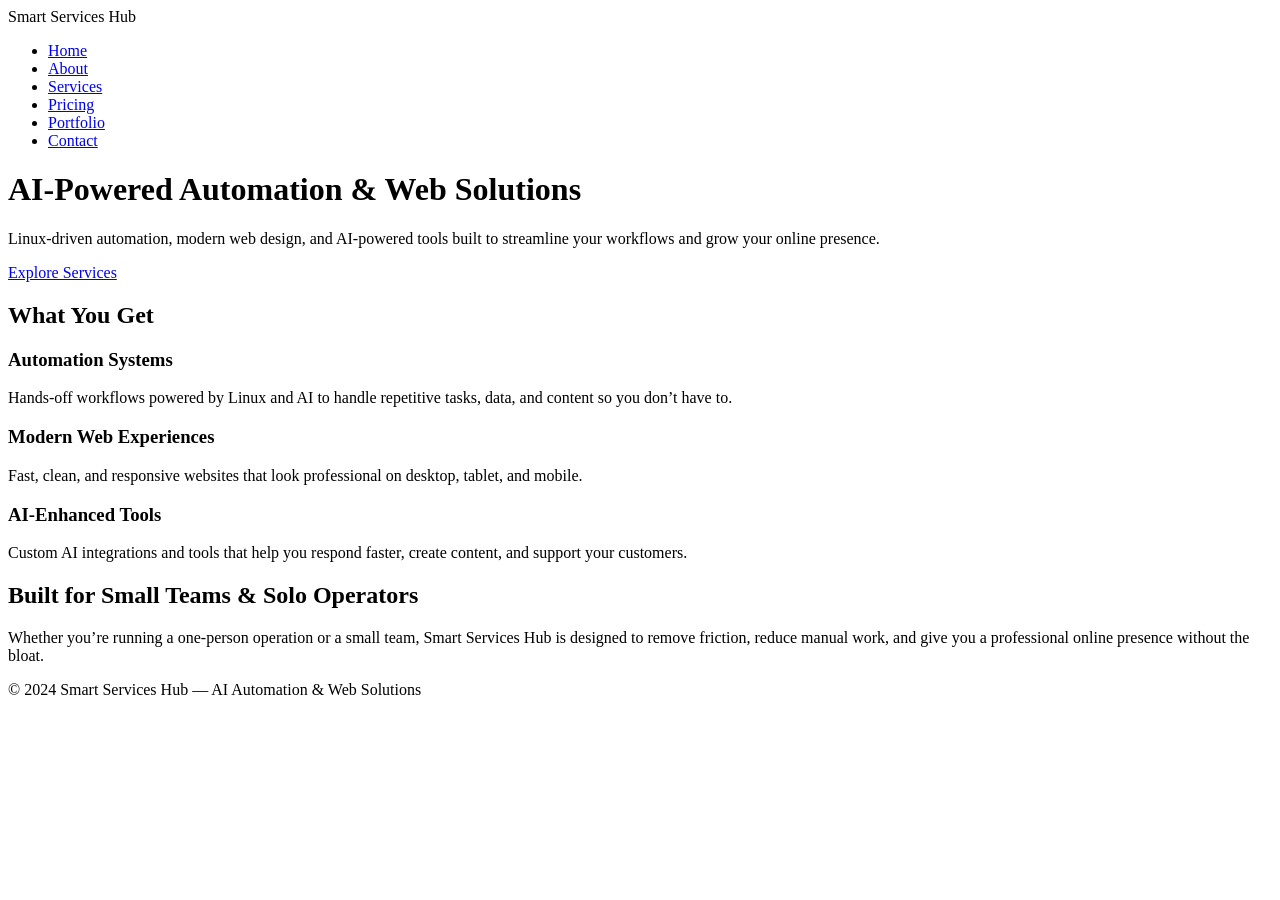
==== index.html @ 72cb4ea2 "Enhance index.html with SEO and Open Graph metadata Added SEO and Open Graph meta tags for better vi" ====
<!DOCTYPE html>
<html lang="en">
<head>
    <meta charset="UTF-8">
    <meta name="viewport" content="width=device-width, initial-scale=1.0">
    <title>Smart Services Hub | AI Automation & Web Solutions</title>

    <!-- SEO -->
    <meta name="description" content="AI-powered automation, Linux-driven workflows, and modern web design built for small teams and solo operators.">

    <!-- Open Graph -->
    <meta property="og:title" content="Smart Services Hub">
    <meta property="og:description" content="AI-powered automation and modern web solutions built for real-world efficiency.">
    <meta property="og:type" content="website">
    <meta property="og:url" content="https://ryanh4966-droid.github.io/apexsmartmoneyapp/">

    <!-- Favicon -->
    <link rel="icon" href="data:image/svg+xml,<svg xmlns='http://www.w3.org/2000/svg' viewBox='0 0 100 100'><text y='.9em' font-size='90'>⚙️</text></svg>'>

    <link rel="stylesheet" href="style.css">
</head>
<body>

<nav class="top-nav">
    <div class="logo">Smart Services Hub</div>
    <ul>
        <li><a href="index.html">Home</a></li>
        <li><a href="about.html">About</a></li>
        <li><a href="services.html">Services</a></li>
        <li><a href="pricing.html">Pricing</a></li>
        <li><a href="portfolio.html">Portfolio</a></li>
        <li><a href="contact.html">Contact</a></li>
    </ul>
</nav>

<div class="page">
    <header class="hero">
        <h1>AI‑Powered Automation & Web Solutions</h1>
        <p>Linux‑driven automation, modern web design, and AI‑powered tools built to streamline your workflows and grow your online presence.</p>
        <a href="services.html" class="cta-btn">Explore Services</a>
    </header>

    <section class="section">
        <h2>What You Get</h2>
        <div class="grid grid-3">
            <div class="card">
                <h3>Automation Systems</h3>
                <p>Hands‑off workflows powered by Linux and AI to handle repetitive tasks, data, and content so you don’t have to.</p>
            </div>
            <div class="card">
                <h3>Modern Web Experiences</h3>
                <p>Fast, clean, and responsive websites that look professional on desktop, tablet, and mobile.</p>
            </div>
            <div class="card">
                <h3>AI‑Enhanced Tools</h3>
                <p>Custom AI integrations and tools that help you respond faster, create content, and support your customers.</p>
            </div>
        </div>
    </section>

    <section class="section">
        <h2>Built for Small Teams & Solo Operators</h2>
        <p>Whether you’re running a one‑person operation or a small team, Smart Services Hub is designed to remove friction, reduce manual work, and give you a professional online presence without the bloat.</p>
    </section>
</div>

<footer class="footer">
    <p>© 2024 Smart Services Hub — AI Automation & Web Solutions</p>
</footer>

</body>
</html>
---- style.css ----
* {
    box-sizing: border-box;
    margin: 0;
    padding: 0;
}

body {
    font-family: system-ui, -apple-system, BlinkMacSystemFont, "Segoe UI", sans-serif;
    background: #050816;
    color: #e5e7eb;
    line-height: 1.6;
}

a {
    color: inherit;
    text-decoration: none;
}

header {
    display: flex;
    justify-content: space-between;
    align-items: center;
    padding: 16px 32px;
    background: rgba(15, 23, 42, 0.95);
    border-bottom: 1px solid rgba(148, 163, 184, 0.3);
    position: sticky;
    top: 0;
    z-index: 10;
}

.logo {
    font-weight: 700;
    letter-spacing: 0.04em;
    font-size: 1rem;
    text-transform: uppercase;
    color: #a5b4fc;
}

nav a {
    margin-left: 16px;
    font-size: 0.95rem;
    padding: 6px 10px;
    border-radius: 999px;
    transition: background 0.2s, color 0.2s;
}

nav a:hover {
    background: rgba(129, 140, 248, 0.15);
}

nav a.active {
    background: #4f46e5;
    color: #e5e7eb;
}

main {
    max-width: 1100px;
    margin: 32px auto 48px;
    padding: 0 16px;
}

.hero {
    padding: 48px 0 40px;
}

.hero h1 {
    font-size: 2.4rem;
    margin-bottom: 12px;
    color: #e5e7eb;
}

.hero p {
    max-width: 560px;
    color: #9ca3af;
    margin-bottom: 24px;
}

.btn {
    display: inline-block;
    padding: 10px 18px;
    border-radius: 999px;
    font-size: 0.95rem;
    border: 1px solid transparent;
    cursor: pointer;
    transition: background 0.2s, color 0.2s, border-color 0.2s;
}

.btn.primary {
    background: #4f46e5;
    color: #e5e7eb;
    border-color: #4f46e5;
    margin-right: 8px;
}

.btn.primary:hover {
    background: #6366f1;
    border-color: #6366f1;
}

.btn.ghost {
    background: transparent;
    color: #e5e7eb;
    border-color: rgba(148, 163, 184, 0.6);
}

.btn.ghost:hover {
    background: rgba(148, 163, 184, 0.15);
}

.grid {
    display: grid;
    gap: 20px;
    margin-top: 32px;
}

.grid.two {
    grid-template-columns: repeat(auto-fit, minmax(260px, 1fr));
}

.grid.three {
    grid-template-columns: repeat(auto-fit, minmax(220px, 1fr));
}

.card {
    background: rgba(15, 23, 42, 0.9);
    border-radius: 16px;
    padding: 18px 18px 20px;
    border: 1px solid rgba(148, 163, 184, 0.35);
}

.card h2 {
    font-size: 1.1rem;
    margin-bottom: 8px;
    color: #e5e7eb;
}

.card p {
    font-size: 0.95rem;
    color: #9ca3af;
}

.page-header {
    margin-bottom: 24px;
}

.page-header h1 {
    font-size: 1.8rem;
    margin-bottom: 8px;
}

.page-header p {
    color: #9ca3af;
    max-width: 600px;
}

.single-column {
    max-width: 700px;
}

.single-column p {
    margin-bottom: 12px;
    color: #d1d5db;
}

.single-column ul {
    margin-left: 18px;
    margin-top: 4px;
}

.single-column li {
    margin-bottom: 6px;
    color: #9ca3af;
}

.pricing-grid .card {
    text-align: left;
}

.pricing-grid .card.featured {
    border-color: #4f46e5;
    box-shadow: 0 0 0 1px rgba(79, 70, 229, 0.4);
}

.price {
    font-size: 1.3rem;
    margin: 6px 0 10px;
    color: #a5b4fc;
}

.pricing-grid ul {
    list-style: none;
}

.pricing-grid li::before {
    content: "• ";
    color: #4f46e5;
}

.contact-form {
    display: grid;
    gap: 14px;
    max-width: 520px;
}

.contact-form label {
    display: grid;
    gap: 6px;
    font-size: 0.9rem;
    color: #e5e7eb;
}

.contact-form input,
.contact-form textarea {
    padding: 8px 10px;
    border-radius: 10px;
    border: 1px solid rgba(148, 163, 184, 0.6);
    background: rgba(15, 23, 42, 0.8);
    color: #e5e7eb;
    font: inherit;
}

.contact-form input::placeholder,
.contact-form textarea::placeholder {
    color: #6b7280;
}

.contact-form button {
    margin-top: 6px;
}

.note {
    margin-top: 10px;
    font-size: 0.85rem;
    color: #9ca3af;
}

footer {
    text-align: center;
    padding: 16px;
    border-top: 1px solid rgba(148, 163, 184, 0.3);
    color: #6b7280;
    font-size: 0.85rem;
    margin-top: 32px;
}
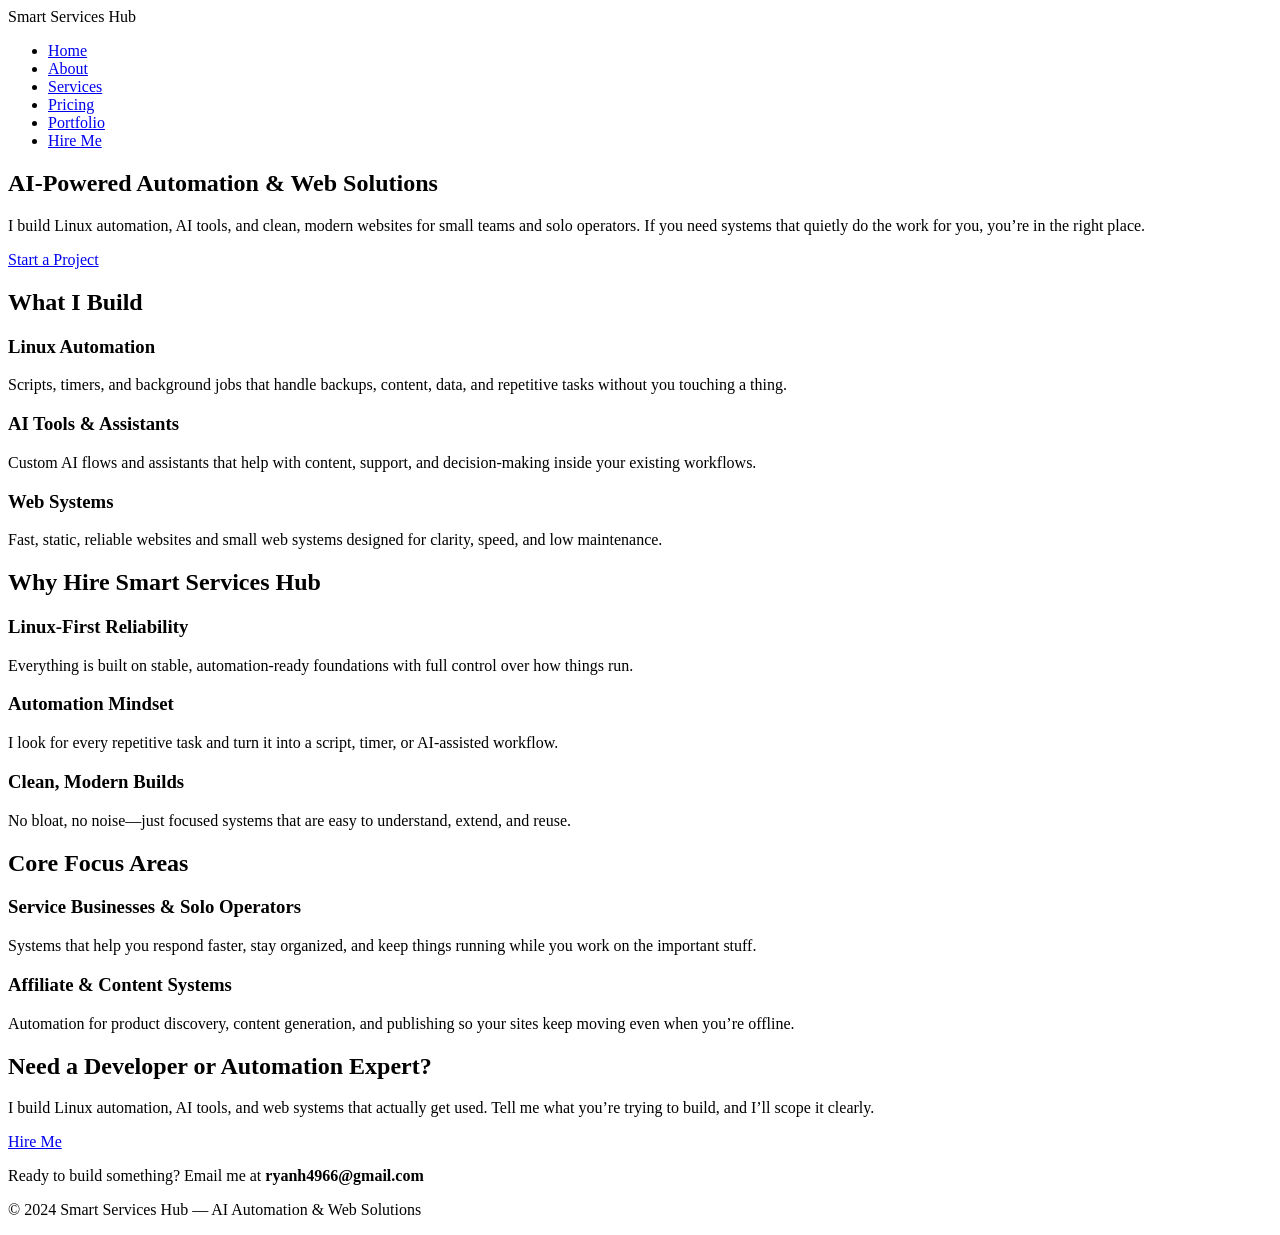
==== commit 36c4d9c2: "Update SEO metadata and improve content clarity" ====
--- a/index.html
+++ b/index.html
@@ -3,16 +3,17 @@
 <head>
     <meta charset="UTF-8">
     <meta name="viewport" content="width=device-width, initial-scale=1.0">
-    <title>Smart Services Hub | AI Automation & Web Solutions</title>
+    <title>Smart Services Hub | AI-Powered Automation & Web Solutions</title>
 
     <!-- SEO -->
-    <meta name="description" content="AI-powered automation, Linux-driven workflows, and modern web design built for small teams and solo operators.">
+    <meta name="description" content="Smart Services Hub builds AI-powered automation, Linux systems, and modern web solutions for small teams and solo operators.">
+    <meta name="keywords" content="Linux developer, automation developer, AI tools developer, web developer, scripting, automation services, Linux automation, AI workflows, website builder">
 
     <!-- Open Graph -->
-    <meta property="og:title" content="Smart Services Hub">
-    <meta property="og:description" content="AI-powered automation and modern web solutions built for real-world efficiency.">
+    <meta property="og:title" content="Smart Services Hub | AI-Powered Automation & Web Solutions">
+    <meta property="og:description" content="Hire a Linux automation developer, AI tools builder, and web developer for clean, efficient systems.">
     <meta property="og:type" content="website">
-    <meta property="og:url" content="https://ryanh4966-droid.github.io/apexsmartmoneyapp/">
+    <meta property="og:url" content="https://ryanh4966-droid.github.io/apexsmartmoneyapp/index.html">
 
     <!-- Favicon -->
     <link rel="icon" href="data:image/svg+xml,<svg xmlns='http://www.w3.org/2000/svg' viewBox='0 0 100 100'><text y='.9em' font-size='90'>⚙️</text></svg>'>
@@ -29,42 +30,78 @@
         <li><a href="services.html">Services</a></li>
         <li><a href="pricing.html">Pricing</a></li>
         <li><a href="portfolio.html">Portfolio</a></li>
-        <li><a href="contact.html">Contact</a></li>
+        <li><a href="contact.html" class="hire-btn">Hire Me</a></li>
     </ul>
 </nav>
 
 <div class="page">
-    <header class="hero">
-        <h1>AI‑Powered Automation & Web Solutions</h1>
-        <p>Linux‑driven automation, modern web design, and AI‑powered tools built to streamline your workflows and grow your online presence.</p>
-        <a href="services.html" class="cta-btn">Explore Services</a>
-    </header>
+
+    <section class="hero">
+        <h1>AI-Powered Automation & Web Solutions</h1>
+        <p>I build Linux automation, AI tools, and clean, modern websites for small teams and solo operators. If you need systems that quietly do the work for you, you’re in the right place.</p>
+        <a href="contact.html" class="cta-btn">Start a Project</a>
+    </section>
 
     <section class="section">
-        <h2>What You Get</h2>
+        <h2>What I Build</h2>
         <div class="grid grid-3">
             <div class="card">
-                <h3>Automation Systems</h3>
-                <p>Hands‑off workflows powered by Linux and AI to handle repetitive tasks, data, and content so you don’t have to.</p>
+                <h3>Linux Automation</h3>
+                <p>Scripts, timers, and background jobs that handle backups, content, data, and repetitive tasks without you touching a thing.</p>
             </div>
             <div class="card">
-                <h3>Modern Web Experiences</h3>
-                <p>Fast, clean, and responsive websites that look professional on desktop, tablet, and mobile.</p>
+                <h3>AI Tools & Assistants</h3>
+                <p>Custom AI flows and assistants that help with content, support, and decision-making inside your existing workflows.</p>
             </div>
             <div class="card">
-                <h3>AI‑Enhanced Tools</h3>
-                <p>Custom AI integrations and tools that help you respond faster, create content, and support your customers.</p>
+                <h3>Web Systems</h3>
+                <p>Fast, static, reliable websites and small web systems designed for clarity, speed, and low maintenance.</p>
             </div>
         </div>
     </section>
 
     <section class="section">
-        <h2>Built for Small Teams & Solo Operators</h2>
-        <p>Whether you’re running a one‑person operation or a small team, Smart Services Hub is designed to remove friction, reduce manual work, and give you a professional online presence without the bloat.</p>
+        <h2>Why Hire Smart Services Hub</h2>
+        <div class="grid grid-3">
+            <div class="card">
+                <h3>Linux-First Reliability</h3>
+                <p>Everything is built on stable, automation-ready foundations with full control over how things run.</p>
+            </div>
+            <div class="card">
+                <h3>Automation Mindset</h3>
+                <p>I look for every repetitive task and turn it into a script, timer, or AI-assisted workflow.</p>
+            </div>
+            <div class="card">
+                <h3>Clean, Modern Builds</h3>
+                <p>No bloat, no noise—just focused systems that are easy to understand, extend, and reuse.</p>
+            </div>
+        </div>
     </section>
+
+    <section class="section">
+        <h2>Core Focus Areas</h2>
+        <div class="grid grid-2">
+            <div class="card">
+                <h3>Service Businesses & Solo Operators</h3>
+                <p>Systems that help you respond faster, stay organized, and keep things running while you work on the important stuff.</p>
+            </div>
+            <div class="card">
+                <h3>Affiliate & Content Systems</h3>
+                <p>Automation for product discovery, content generation, and publishing so your sites keep moving even when you’re offline.</p>
+            </div>
+        </div>
+    </section>
+
+    <section class="section cta-section">
+        <h2>Need a Developer or Automation Expert?</h2>
+        <p>I build Linux automation, AI tools, and web systems that actually get used. Tell me what you’re trying to build, and I’ll scope it clearly.</p>
+        <a href="contact.html" class="cta-btn">Hire Me</a>
+    </section>
+
 </div>
 
 <footer class="footer">
+    <p>Ready to build something? Email me at <strong>ryanh4966@gmail.com</strong></p>
     <p>© 2024 Smart Services Hub — AI Automation & Web Solutions</p>
 </footer>
 
--- a/style.css
+++ b/style.css
@@ -1,244 +1,252 @@
+/* Global Reset */
 * {
-    box-sizing: border-box;
     margin: 0;
     padding: 0;
-}
-
+    box-sizing: border-box;
+}
+
+:root {
+    --bg-main: #050509;
+    --bg-elevated: #0b0c12;
+    --bg-soft: #111321;
+    --accent-primary: #00eaff;
+    --accent-secondary: #9b5cff;
+    --text-main: #f5f5f7;
+    --text-muted: #a0a3b5;
+    --border-subtle: #1b1d2a;
+}
+
+/* Body */
 body {
+    background: radial-gradient(circle at top, #101326 0, #050509 55%);
+    color: var(--text-main);
     font-family: system-ui, -apple-system, BlinkMacSystemFont, "Segoe UI", sans-serif;
-    background: #050816;
-    color: #e5e7eb;
     line-height: 1.6;
 }
 
-a {
-    color: inherit;
-    text-decoration: none;
-}
-
-header {
+/* Navigation */
+.top-nav {
     display: flex;
     justify-content: space-between;
     align-items: center;
-    padding: 16px 32px;
-    background: rgba(15, 23, 42, 0.95);
-    border-bottom: 1px solid rgba(148, 163, 184, 0.3);
+    padding: 18px 24px;
+    background: rgba(5, 5, 9, 0.96);
+    border-bottom: 1px solid var(--border-subtle);
+    backdrop-filter: blur(10px);
     position: sticky;
     top: 0;
-    z-index: 10;
-}
-
-.logo {
-    font-weight: 700;
+    z-index: 20;
+}
+
+.top-nav .logo {
+    font-size: 1.3rem;
+    font-weight: 700;
+    color: var(--accent-primary);
     letter-spacing: 0.04em;
-    font-size: 1rem;
-    text-transform: uppercase;
-    color: #a5b4fc;
-}
-
-nav a {
-    margin-left: 16px;
+}
+
+.top-nav ul {
+    list-style: none;
+    display: flex;
+    gap: 18px;
+}
+
+.top-nav a {
+    color: var(--text-main);
+    text-decoration: none;
+    font-weight: 500;
     font-size: 0.95rem;
-    padding: 6px 10px;
+    padding: 6px 0;
+}
+
+.top-nav a:hover {
+    color: var(--accent-primary);
+}
+
+/* Hire Me Button */
+.hire-btn {
+    background: linear-gradient(135deg, var(--accent-primary), var(--accent-secondary));
+    padding: 8px 16px;
     border-radius: 999px;
-    transition: background 0.2s, color 0.2s;
-}
-
-nav a:hover {
-    background: rgba(129, 140, 248, 0.15);
-}
-
-nav a.active {
-    background: #4f46e5;
-    color: #e5e7eb;
-}
-
-main {
+    color: #050509 !important;
+    font-weight: 700;
+    box-shadow: 0 0 18px rgba(0, 234, 255, 0.35);
+}
+
+.hire-btn:hover {
+    filter: brightness(1.05);
+}
+
+/* Page Layout */
+.page {
     max-width: 1100px;
-    margin: 32px auto 48px;
-    padding: 0 16px;
-}
-
+    margin: 0 auto;
+    padding: 40px 20px 60px;
+}
+
+/* Hero Section */
 .hero {
-    padding: 48px 0 40px;
+    text-align: center;
+    padding: 70px 20px 40px;
 }
 
 .hero h1 {
-    font-size: 2.4rem;
-    margin-bottom: 12px;
-    color: #e5e7eb;
+    font-size: 2.5rem;
+    margin-bottom: 18px;
 }
 
 .hero p {
-    max-width: 560px;
-    color: #9ca3af;
-    margin-bottom: 24px;
-}
-
-.btn {
+    max-width: 650px;
+    margin: 0 auto;
+    color: var(--text-muted);
+}
+
+/* CTA Button */
+.cta-btn {
     display: inline-block;
-    padding: 10px 18px;
+    margin-top: 24px;
+    background: linear-gradient(135deg, var(--accent-primary), var(--accent-secondary));
+    color: #050509;
+    padding: 12px 22px;
     border-radius: 999px;
-    font-size: 0.95rem;
-    border: 1px solid transparent;
-    cursor: pointer;
-    transition: background 0.2s, color 0.2s, border-color 0.2s;
-}
-
-.btn.primary {
-    background: #4f46e5;
-    color: #e5e7eb;
-    border-color: #4f46e5;
-    margin-right: 8px;
-}
-
-.btn.primary:hover {
-    background: #6366f1;
-    border-color: #6366f1;
-}
-
-.btn.ghost {
-    background: transparent;
-    color: #e5e7eb;
-    border-color: rgba(148, 163, 184, 0.6);
-}
-
-.btn.ghost:hover {
-    background: rgba(148, 163, 184, 0.15);
-}
-
+    font-weight: 700;
+    text-decoration: none;
+    box-shadow: 0 0 18px rgba(0, 234, 255, 0.35);
+}
+
+.cta-btn:hover {
+    filter: brightness(1.05);
+}
+
+/* Sections */
+.section {
+    margin-top: 50px;
+}
+
+.section h2 {
+    margin-bottom: 16px;
+    font-size: 1.8rem;
+}
+
+.section p {
+    color: var(--text-muted);
+}
+
+/* Grid Layouts */
 .grid {
     display: grid;
     gap: 20px;
-    margin-top: 32px;
-}
-
-.grid.two {
-    grid-template-columns: repeat(auto-fit, minmax(260px, 1fr));
-}
-
-.grid.three {
-    grid-template-columns: repeat(auto-fit, minmax(220px, 1fr));
-}
-
+}
+
+.grid-2 {
+    grid-template-columns: repeat(auto-fit, minmax(300px, 1fr));
+}
+
+.grid-3 {
+    grid-template-columns: repeat(auto-fit, minmax(250px, 1fr));
+}
+
+/* Cards */
 .card {
-    background: rgba(15, 23, 42, 0.9);
+    background: var(--bg-elevated);
+    padding: 20px;
+    border-radius: 14px;
+    border: 1px solid var(--border-subtle);
+    box-shadow: 0 10px 30px rgba(0, 0, 0, 0.45);
+}
+
+.card h3 {
+    margin-bottom: 10px;
+    color: var(--accent-primary);
+}
+
+.card p {
+    color: var(--text-muted);
+}
+
+/* Portfolio tags */
+.portfolio-item span {
+    display: inline-block;
+    font-size: 0.8rem;
+    color: var(--accent-secondary);
+    margin-bottom: 6px;
+}
+
+/* CTA Section */
+.cta-section {
+    text-align: center;
+    padding: 40px 20px;
+    background: var(--bg-soft);
     border-radius: 16px;
-    padding: 18px 18px 20px;
-    border: 1px solid rgba(148, 163, 184, 0.35);
-}
-
-.card h2 {
-    font-size: 1.1rem;
-    margin-bottom: 8px;
-    color: #e5e7eb;
-}
-
-.card p {
-    font-size: 0.95rem;
-    color: #9ca3af;
-}
-
-.page-header {
-    margin-bottom: 24px;
-}
-
-.page-header h1 {
-    font-size: 1.8rem;
-    margin-bottom: 8px;
-}
-
-.page-header p {
-    color: #9ca3af;
-    max-width: 600px;
-}
-
-.single-column {
-    max-width: 700px;
-}
-
-.single-column p {
-    margin-bottom: 12px;
-    color: #d1d5db;
-}
-
-.single-column ul {
-    margin-left: 18px;
-    margin-top: 4px;
-}
-
-.single-column li {
-    margin-bottom: 6px;
-    color: #9ca3af;
-}
-
-.pricing-grid .card {
-    text-align: left;
-}
-
-.pricing-grid .card.featured {
-    border-color: #4f46e5;
-    box-shadow: 0 0 0 1px rgba(79, 70, 229, 0.4);
-}
-
-.price {
-    font-size: 1.3rem;
-    margin: 6px 0 10px;
-    color: #a5b4fc;
-}
-
-.pricing-grid ul {
-    list-style: none;
-}
-
-.pricing-grid li::before {
-    content: "• ";
-    color: #4f46e5;
-}
-
+    margin-top: 50px;
+    border: 1px solid var(--border-subtle);
+}
+
+/* Contact Box */
+.contact-box {
+    background: var(--bg-elevated);
+    padding: 22px;
+    border-radius: 14px;
+    border: 1px solid var(--border-subtle);
+}
+
+.contact-info p {
+    margin-bottom: 10px;
+    color: var(--text-muted);
+}
+
+/* Contact Form */
 .contact-form {
-    display: grid;
+    display: flex;
+    flex-direction: column;
     gap: 14px;
-    max-width: 520px;
+    background: var(--bg-soft);
+    padding: 20px;
+    border-radius: 14px;
+    border: 1px solid var(--border-subtle);
+    margin-top: 20px;
 }
 
 .contact-form label {
-    display: grid;
-    gap: 6px;
     font-size: 0.9rem;
-    color: #e5e7eb;
+    color: var(--text-muted);
 }
 
 .contact-form input,
 .contact-form textarea {
-    padding: 8px 10px;
-    border-radius: 10px;
-    border: 1px solid rgba(148, 163, 184, 0.6);
-    background: rgba(15, 23, 42, 0.8);
-    color: #e5e7eb;
+    background: var(--bg-elevated);
+    border: 1px solid #2a2d3f;
+    padding: 10px;
+    border-radius: 8px;
+    color: var(--text-main);
     font: inherit;
 }
 
-.contact-form input::placeholder,
-.contact-form textarea::placeholder {
-    color: #6b7280;
+.contact-form input:focus,
+.contact-form textarea:focus {
+    outline: none;
+    border-color: var(--accent-primary);
+    box-shadow: 0 0 0 1px rgba(0, 234, 255, 0.4);
 }
 
 .contact-form button {
+    background: linear-gradient(135deg, var(--accent-primary), var(--accent-secondary));
+    color: #050509;
+    padding: 12px;
+    border-radius: 999px;
+    font-weight: 700;
+    cursor: pointer;
+    border: none;
     margin-top: 6px;
 }
 
-.note {
-    margin-top: 10px;
-    font-size: 0.85rem;
-    color: #9ca3af;
-}
-
-footer {
+.contact-form button:hover {
+    filter: brightness(1.05);
+}
+
+/* Footer */
+.footer {
     text-align: center;
-    padding: 16px;
-    border-top: 1px solid rgba(148, 163, 184, 0.3);
-    color: #6b7280;
-    font-size: 0.85rem;
-    margin-top: 32px;
-}
+    padding: 30px;
+    margin-top: 40px;
+    background: rgba(5, 5, 9,
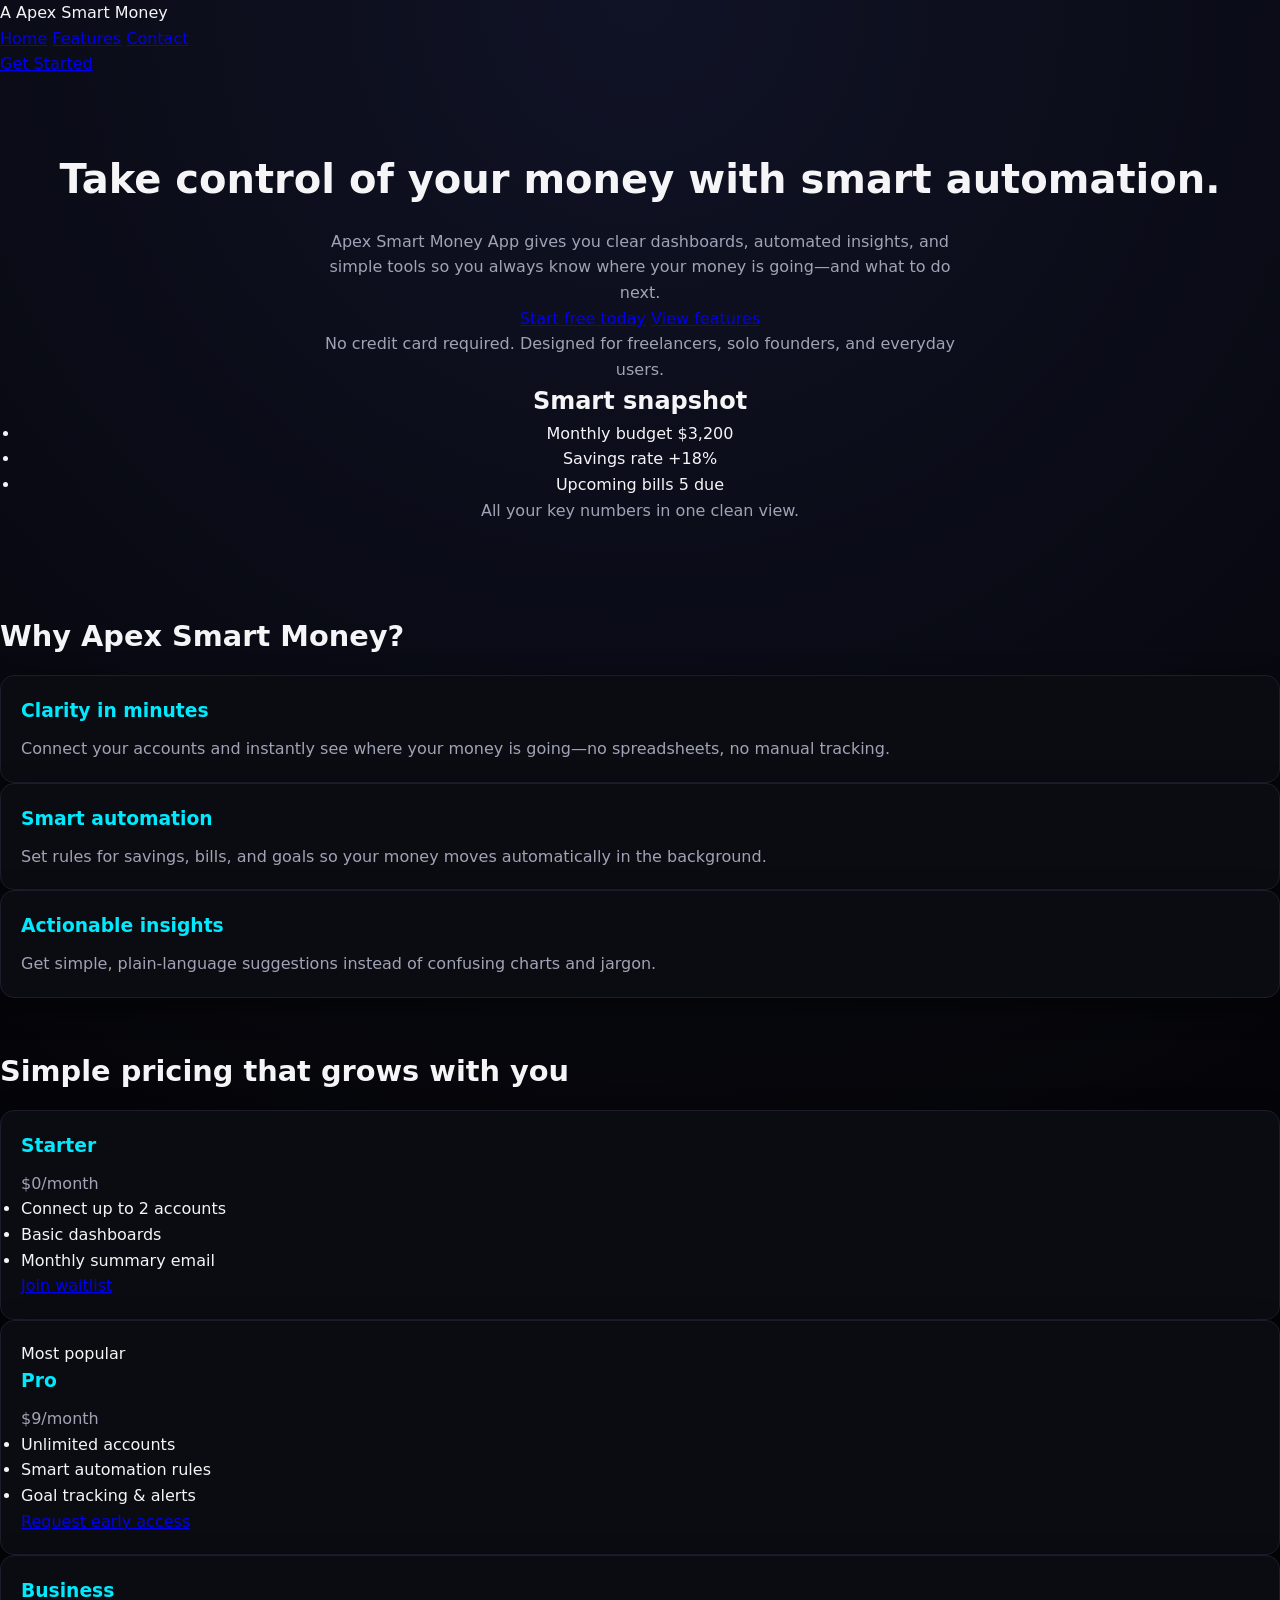
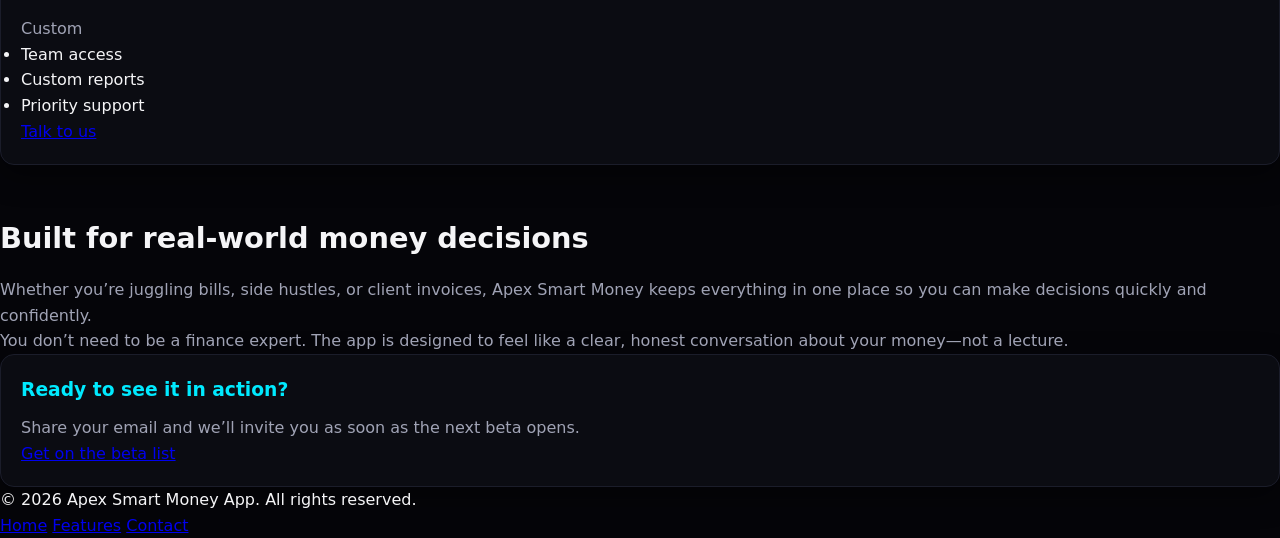
==== commit 90163dce: "Revamp index.html for Apex Smart Money App" ====
--- a/index.html
+++ b/index.html
@@ -1,109 +1,173 @@
 <!DOCTYPE html>
 <html lang="en">
 <head>
-    <meta charset="UTF-8">
-    <meta name="viewport" content="width=device-width, initial-scale=1.0">
-    <title>Smart Services Hub | AI-Powered Automation & Web Solutions</title>
-
-    <!-- SEO -->
-    <meta name="description" content="Smart Services Hub builds AI-powered automation, Linux systems, and modern web solutions for small teams and solo operators.">
-    <meta name="keywords" content="Linux developer, automation developer, AI tools developer, web developer, scripting, automation services, Linux automation, AI workflows, website builder">
-
-    <!-- Open Graph -->
-    <meta property="og:title" content="Smart Services Hub | AI-Powered Automation & Web Solutions">
-    <meta property="og:description" content="Hire a Linux automation developer, AI tools builder, and web developer for clean, efficient systems.">
-    <meta property="og:type" content="website">
-    <meta property="og:url" content="https://ryanh4966-droid.github.io/apexsmartmoneyapp/index.html">
-
-    <!-- Favicon -->
-    <link rel="icon" href="data:image/svg+xml,<svg xmlns='http://www.w3.org/2000/svg' viewBox='0 0 100 100'><text y='.9em' font-size='90'>⚙️</text></svg>'>
-
-    <link rel="stylesheet" href="style.css">
+  <meta charset="UTF-8" />
+  <meta name="viewport" content="width=device-width, initial-scale=1.0" />
+  <title>Apex Smart Money App</title>
+  <link rel="stylesheet" href="style.css" />
+  <meta name="description" content="Apex Smart Money App helps you track, plan, and automate your money with smart tools and insights.">
 </head>
 <body>
+  <header class="site-header">
+    <div class="container header-inner">
+      <div class="logo">
+        <span class="logo-mark">A</span>
+        <span class="logo-text">Apex Smart Money</span>
+      </div>
+      <nav class="nav">
+        <a href="index.html" class="nav-link active">Home</a>
+        <a href="services.html" class="nav-link">Features</a>
+        <a href="contact.html" class="nav-link">Contact</a>
+      </nav>
+      <a href="#cta" class="btn btn-outline small">Get Started</a>
+    </div>
+  </header>
 
-<nav class="top-nav">
-    <div class="logo">Smart Services Hub</div>
-    <ul>
-        <li><a href="index.html">Home</a></li>
-        <li><a href="about.html">About</a></li>
-        <li><a href="services.html">Services</a></li>
-        <li><a href="pricing.html">Pricing</a></li>
-        <li><a href="portfolio.html">Portfolio</a></li>
-        <li><a href="contact.html" class="hire-btn">Hire Me</a></li>
-    </ul>
-</nav>
-
-<div class="page">
-
+  <main>
+    <!-- Hero -->
     <section class="hero">
-        <h1>AI-Powered Automation & Web Solutions</h1>
-        <p>I build Linux automation, AI tools, and clean, modern websites for small teams and solo operators. If you need systems that quietly do the work for you, you’re in the right place.</p>
-        <a href="contact.html" class="cta-btn">Start a Project</a>
+      <div class="container hero-inner">
+        <div class="hero-text">
+          <h1>Take control of your money with smart automation.</h1>
+          <p>
+            Apex Smart Money App gives you clear dashboards, automated insights, and simple tools
+            so you always know where your money is going—and what to do next.
+          </p>
+          <div class="hero-actions">
+            <a href="#cta" class="btn btn-primary">Start free today</a>
+            <a href="services.html" class="btn btn-ghost">View features</a>
+          </div>
+          <p class="hero-note">
+            No credit card required. Designed for freelancers, solo founders, and everyday users.
+          </p>
+        </div>
+        <div class="hero-card">
+          <h2>Smart snapshot</h2>
+          <ul class="stat-list">
+            <li>
+              <span class="stat-label">Monthly budget</span>
+              <span class="stat-value">$3,200</span>
+            </li>
+            <li>
+              <span class="stat-label">Savings rate</span>
+              <span class="stat-value positive">+18%</span>
+            </li>
+            <li>
+              <span class="stat-label">Upcoming bills</span>
+              <span class="stat-value">5 due</span>
+            </li>
+          </ul>
+          <p class="card-note">All your key numbers in one clean view.</p>
+        </div>
+      </div>
     </section>
 
+    <!-- Benefits -->
     <section class="section">
-        <h2>What I Build</h2>
-        <div class="grid grid-3">
-            <div class="card">
-                <h3>Linux Automation</h3>
-                <p>Scripts, timers, and background jobs that handle backups, content, data, and repetitive tasks without you touching a thing.</p>
-            </div>
-            <div class="card">
-                <h3>AI Tools & Assistants</h3>
-                <p>Custom AI flows and assistants that help with content, support, and decision-making inside your existing workflows.</p>
-            </div>
-            <div class="card">
-                <h3>Web Systems</h3>
-                <p>Fast, static, reliable websites and small web systems designed for clarity, speed, and low maintenance.</p>
-            </div>
+      <div class="container">
+        <h2 class="section-title">Why Apex Smart Money?</h2>
+        <div class="grid-3">
+          <div class="card">
+            <h3>Clarity in minutes</h3>
+            <p>
+              Connect your accounts and instantly see where your money is going—no spreadsheets,
+              no manual tracking.
+            </p>
+          </div>
+          <div class="card">
+            <h3>Smart automation</h3>
+            <p>
+              Set rules for savings, bills, and goals so your money moves automatically in the
+              background.
+            </p>
+          </div>
+          <div class="card">
+            <h3>Actionable insights</h3>
+            <p>
+              Get simple, plain-language suggestions instead of confusing charts and jargon.
+            </p>
+          </div>
         </div>
+      </div>
     </section>
 
-    <section class="section">
-        <h2>Why Hire Smart Services Hub</h2>
-        <div class="grid grid-3">
-            <div class="card">
-                <h3>Linux-First Reliability</h3>
-                <p>Everything is built on stable, automation-ready foundations with full control over how things run.</p>
-            </div>
-            <div class="card">
-                <h3>Automation Mindset</h3>
-                <p>I look for every repetitive task and turn it into a script, timer, or AI-assisted workflow.</p>
-            </div>
-            <div class="card">
-                <h3>Clean, Modern Builds</h3>
-                <p>No bloat, no noise—just focused systems that are easy to understand, extend, and reuse.</p>
-            </div>
+    <!-- Pricing / CTA -->
+    <section class="section section-alt" id="cta">
+      <div class="container">
+        <h2 class="section-title">Simple pricing that grows with you</h2>
+        <div class="grid-3 pricing-grid">
+          <div class="card pricing-card">
+            <h3>Starter</h3>
+            <p class="price">$0<span>/month</span></p>
+            <ul class="feature-list">
+              <li>Connect up to 2 accounts</li>
+              <li>Basic dashboards</li>
+              <li>Monthly summary email</li>
+            </ul>
+            <a href="contact.html" class="btn btn-outline full-width">Join waitlist</a>
+          </div>
+          <div class="card pricing-card featured">
+            <div class="badge">Most popular</div>
+            <h3>Pro</h3>
+            <p class="price">$9<span>/month</span></p>
+            <ul class="feature-list">
+              <li>Unlimited accounts</li>
+              <li>Smart automation rules</li>
+              <li>Goal tracking & alerts</li>
+            </ul>
+            <a href="contact.html" class="btn btn-primary full-width">Request early access</a>
+          </div>
+          <div class="card pricing-card">
+            <h3>Business</h3>
+            <p class="price">Custom</p>
+            <ul class="feature-list">
+              <li>Team access</li>
+              <li>Custom reports</li>
+              <li>Priority support</li>
+            </ul>
+            <a href="contact.html" class="btn btn-ghost full-width">Talk to us</a>
+          </div>
         </div>
+      </div>
     </section>
 
+    <!-- Trust -->
     <section class="section">
-        <h2>Core Focus Areas</h2>
-        <div class="grid grid-2">
-            <div class="card">
-                <h3>Service Businesses & Solo Operators</h3>
-                <p>Systems that help you respond faster, stay organized, and keep things running while you work on the important stuff.</p>
-            </div>
-            <div class="card">
-                <h3>Affiliate & Content Systems</h3>
-                <p>Automation for product discovery, content generation, and publishing so your sites keep moving even when you’re offline.</p>
-            </div>
+      <div class="container">
+        <h2 class="section-title">Built for real-world money decisions</h2>
+        <div class="grid-2">
+          <div>
+            <p>
+              Whether you’re juggling bills, side hustles, or client invoices, Apex Smart Money
+              keeps everything in one place so you can make decisions quickly and confidently.
+            </p>
+            <p>
+              You don’t need to be a finance expert. The app is designed to feel like a clear,
+              honest conversation about your money—not a lecture.
+            </p>
+          </div>
+          <div class="card">
+            <h3>Ready to see it in action?</h3>
+            <p>Share your email and we’ll invite you as soon as the next beta opens.</p>
+            <a href="contact.html" class="btn btn-primary full-width">Get on the beta list</a>
+          </div>
         </div>
+      </div>
     </section>
+  </main>
 
-    <section class="section cta-section">
-        <h2>Need a Developer or Automation Expert?</h2>
-        <p>I build Linux automation, AI tools, and web systems that actually get used. Tell me what you’re trying to build, and I’ll scope it clearly.</p>
-        <a href="contact.html" class="cta-btn">Hire Me</a>
-    </section>
-
-</div>
-
-<footer class="footer">
-    <p>Ready to build something? Email me at <strong>ryanh4966@gmail.com</strong></p>
-    <p>© 2024 Smart Services Hub — AI Automation & Web Solutions</p>
-</footer>
-
+  <footer class="site-footer">
+    <div class="container footer-inner">
+      <p>&copy; <span id="year"></span> Apex Smart Money App. All rights reserved.</p>
+      <div class="footer-links">
+        <a href="index.html">Home</a>
+        <a href="services.html">Features</a>
+        <a href="contact.html">Contact</a>
+      </div>
+    </div>
+    <script>
+      document.getElementById('year').textContent = new Date().getFullYear();
+    </script>
+  </footer>
 </body>
 </html>
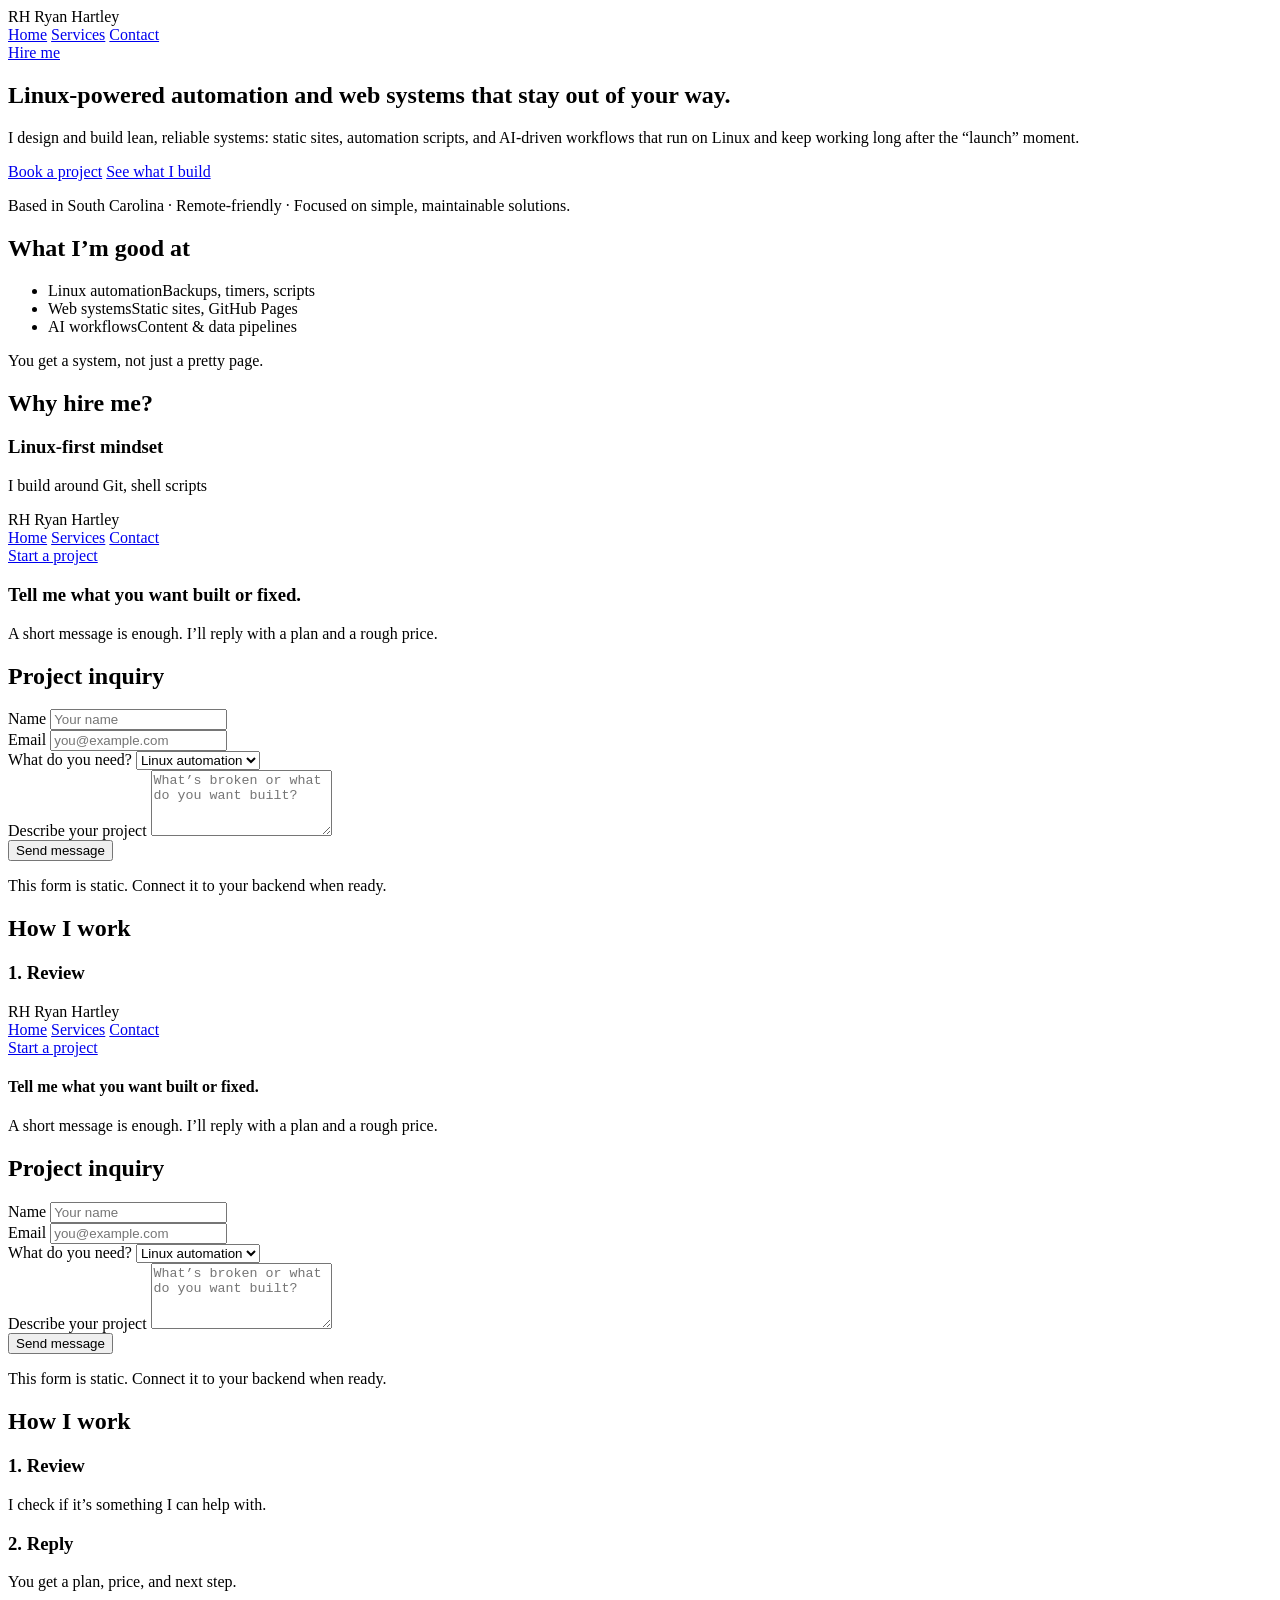
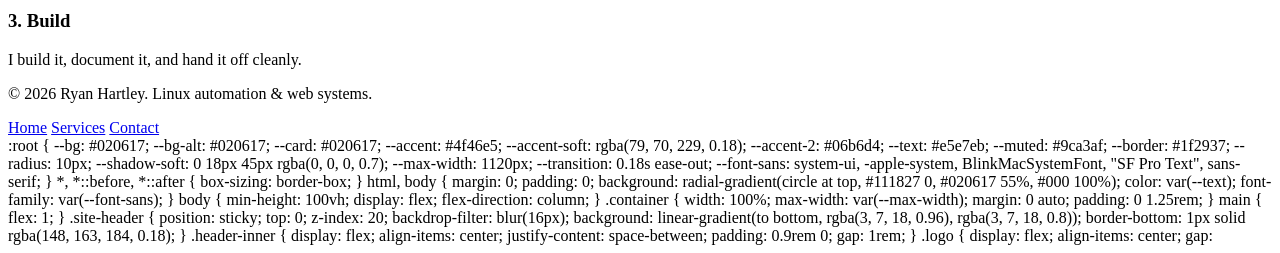
==== commit e2eb6b1a: "Full professional rebuild - final version" ====
--- a/index.html
+++ b/index.html
@@ -3,154 +3,196 @@
 <head>
   <meta charset="UTF-8" />
   <meta name="viewport" content="width=device-width, initial-scale=1.0" />
-  <title>Apex Smart Money App</title>
+  <title>Ryan Hartley – Linux Automation & Web Systems</title>
   <link rel="stylesheet" href="style.css" />
-  <meta name="description" content="Apex Smart Money App helps you track, plan, and automate your money with smart tools and insights.">
+  <meta name="description" content="Hire Ryan Hartley for Linux-powered automation, web systems, and AI-driven workflows.">
 </head>
 <body>
   <header class="site-header">
     <div class="container header-inner">
       <div class="logo">
-        <span class="logo-mark">A</span>
-        <span class="logo-text">Apex Smart Money</span>
+        <span class="logo-mark">RH</span>
+        <span class="logo-text">Ryan Hartley</span>
       </div>
       <nav class="nav">
         <a href="index.html" class="nav-link active">Home</a>
-        <a href="services.html" class="nav-link">Features</a>
+        <a href="services.html" class="nav-link">Services</a>
         <a href="contact.html" class="nav-link">Contact</a>
       </nav>
-      <a href="#cta" class="btn btn-outline small">Get Started</a>
+      <a href="contact.html" class="btn btn-outline small">Hire me</a>
     </div>
   </header>
 
   <main>
-    <!-- Hero -->
     <section class="hero">
       <div class="container hero-inner">
         <div class="hero-text">
-          <h1>Take control of your money with smart automation.</h1>
+          <h1>Linux-powered automation and web systems that stay out of your way.</h1>
           <p>
-            Apex Smart Money App gives you clear dashboards, automated insights, and simple tools
-            so you always know where your money is going—and what to do next.
+            I design and build lean, reliable systems: static sites, automation scripts, and AI‑driven workflows
+            that run on Linux and keep working long after the “launch” moment.
           </p>
           <div class="hero-actions">
-            <a href="#cta" class="btn btn-primary">Start free today</a>
-            <a href="services.html" class="btn btn-ghost">View features</a>
+            <a href="contact.html" class="btn btn-primary">Book a project</a>
+            <a href="services.html" class="btn btn-ghost">See what I build</a>
           </div>
           <p class="hero-note">
-            No credit card required. Designed for freelancers, solo founders, and everyday users.
+            Based in South Carolina · Remote‑friendly · Focused on simple, maintainable solutions.
           </p>
         </div>
         <div class="hero-card">
-          <h2>Smart snapshot</h2>
+          <h2>What I’m good at</h2>
           <ul class="stat-list">
-            <li>
-              <span class="stat-label">Monthly budget</span>
-              <span class="stat-value">$3,200</span>
-            </li>
-            <li>
-              <span class="stat-label">Savings rate</span>
-              <span class="stat-value positive">+18%</span>
-            </li>
-            <li>
-              <span class="stat-label">Upcoming bills</span>
-              <span class="stat-value">5 due</span>
-            </li>
+            <li><span class="stat-label">Linux automation</span><span class="stat-value">Backups, timers, scripts</span></li>
+            <li><span class="stat-label">Web systems</span><span class="stat-value">Static sites, GitHub Pages</span></li>
+            <li><span class="stat-label">AI workflows</span><span class="stat-value">Content & data pipelines</span></li>
           </ul>
-          <p class="card-note">All your key numbers in one clean view.</p>
-        </div>
-      </div>
-    </section>
-
-    <!-- Benefits -->
+          <p class="card-note">You get a system, not just a pretty page.</p>
+        </div>
+      </div>
+    </section>
+
     <section class="section">
       <div class="container">
-        <h2 class="section-title">Why Apex Smart Money?</h2>
+        <h2 class="section-title">Why hire me?</h2>
         <div class="grid-3">
-          <div class="card">
-            <h3>Clarity in minutes</h3>
-            <p>
-              Connect your accounts and instantly see where your money is going—no spreadsheets,
-              no manual tracking.
-            </p>
-          </div>
-          <div class="card">
-            <h3>Smart automation</h3>
-            <p>
-              Set rules for savings, bills, and goals so your money moves automatically in the
-              background.
-            </p>
-          </div>
-          <div class="card">
-            <h3>Actionable insights</h3>
-            <p>
-              Get simple, plain-language suggestions instead of confusing charts and jargon.
-            </p>
-          </div>
-        </div>
-      </div>
-    </section>
-
-    <!-- Pricing / CTA -->
-    <section class="section section-alt" id="cta">
+          <div class="card"><h3>Linux-first mindset</h3><p>I build around Git, shell scripts
+<!DOCTYPE html>
+<html lang="en">
+<head>
+  <meta charset="UTF-8" />
+  <meta name="viewport" content="width=device-width, initial-scale=1.0" />
+  <title>Contact – Ryan Hartley</title>
+  <link rel="stylesheet" href="style.css" />
+  <meta name="description" content="Contact Ryan Hartley to discuss Linux automation, web systems, or AI workflows.">
+</head>
+<body>
+  <header class="site-header">
+    <div class="container header-inner">
+      <div class="logo">
+        <span class="logo-mark">RH</span>
+        <span class="logo-text">Ryan Hartley</span>
+      </div>
+      <nav class="nav">
+        <a href="index.html" class="nav-link">Home</a>
+        <a href="services.html" class="nav-link">Services</a>
+        <a href="contact.html" class="nav-link active">Contact</a>
+      </nav>
+      <a href="#contact-form" class="btn btn-outline small">Start a project</a>
+    </div>
+  </header>
+
+  <main>
+    <section class="page-hero">
       <div class="container">
-        <h2 class="section-title">Simple pricing that grows with you</h2>
-        <div class="grid-3 pricing-grid">
-          <div class="card pricing-card">
-            <h3>Starter</h3>
-            <p class="price">$0<span>/month</span></p>
-            <ul class="feature-list">
-              <li>Connect up to 2 accounts</li>
-              <li>Basic dashboards</li>
-              <li>Monthly summary email</li>
-            </ul>
-            <a href="contact.html" class="btn btn-outline full-width">Join waitlist</a>
-          </div>
-          <div class="card pricing-card featured">
-            <div class="badge">Most popular</div>
-            <h3>Pro</h3>
-            <p class="price">$9<span>/month</span></p>
-            <ul class="feature-list">
-              <li>Unlimited accounts</li>
-              <li>Smart automation rules</li>
-              <li>Goal tracking & alerts</li>
-            </ul>
-            <a href="contact.html" class="btn btn-primary full-width">Request early access</a>
-          </div>
-          <div class="card pricing-card">
-            <h3>Business</h3>
-            <p class="price">Custom</p>
-            <ul class="feature-list">
-              <li>Team access</li>
-              <li>Custom reports</li>
-              <li>Priority support</li>
-            </ul>
-            <a href="contact.html" class="btn btn-ghost full-width">Talk to us</a>
-          </div>
-        </div>
-      </div>
-    </section>
-
-    <!-- Trust -->
+        <h1>Tell me what you want built or fixed.</h1>
+        <p>A short message is enough. I’ll reply with a plan and a rough price.</p>
+      </div>
+    </section>
+
     <section class="section">
+      <div class="container grid-2">
+        <div>
+          <h2 class="section-title">Project inquiry</h2>
+          <form id="contact-form" class="form">
+            <div class="form-group">
+              <label for="name">Name</label>
+              <input id="name" type="text" placeholder="Your name" required />
+            </div>
+            <div class="form-group">
+              <label for="email">Email</label>
+              <input id="email" type="email" placeholder="you@example.com" required />
+            </div>
+            <div class="form-group">
+              <label for="type">What do you need?</label>
+              <select id="type">
+                <option value="linux">Linux automation</option>
+                <option value="site">Static site</option>
+                <option value="ai">AI workflow</option>
+                <option value="other">Something else</option>
+              </select>
+            </div>
+            <div class="form-group">
+              <label for="message">Describe your project</label>
+              <textarea id="message" rows="4" placeholder="What’s broken or what do you want built?"></textarea>
+            </div>
+            <button type="submit" class="btn btn-primary full-width">Send message</button>
+            <p class="form-note">This form is static. Connect it to your backend when ready.</p>
+          </form>
+        </div>
+
+        <div>
+          <h2 class="section-title">How I work</h2>
+          <div class="card"><h3>1. Review</h3>		
+<!DOCTYPE html>
+<html lang="en">
+<head>
+  <meta charset="UTF-8" />
+  <meta name="viewport" content="width=device-width, initial-scale=1.0" />
+  <title>Contact – Ryan Hartley</title>
+  <link rel="stylesheet" href="style.css" />
+  <meta name="description" content="Contact Ryan Hartley to discuss Linux automation, web systems, or AI workflows.">
+</head>
+<body>
+  <header class="site-header">
+    <div class="container header-inner">
+      <div class="logo">
+        <span class="logo-mark">RH</span>
+        <span class="logo-text">Ryan Hartley</span>
+      </div>
+      <nav class="nav">
+        <a href="index.html" class="nav-link">Home</a>
+        <a href="services.html" class="nav-link">Services</a>
+        <a href="contact.html" class="nav-link active">Contact</a>
+      </nav>
+      <a href="#contact-form" class="btn btn-outline small">Start a project</a>
+    </div>
+  </header>
+
+  <main>
+    <section class="page-hero">
       <div class="container">
-        <h2 class="section-title">Built for real-world money decisions</h2>
-        <div class="grid-2">
-          <div>
-            <p>
-              Whether you’re juggling bills, side hustles, or client invoices, Apex Smart Money
-              keeps everything in one place so you can make decisions quickly and confidently.
-            </p>
-            <p>
-              You don’t need to be a finance expert. The app is designed to feel like a clear,
-              honest conversation about your money—not a lecture.
-            </p>
-          </div>
-          <div class="card">
-            <h3>Ready to see it in action?</h3>
-            <p>Share your email and we’ll invite you as soon as the next beta opens.</p>
-            <a href="contact.html" class="btn btn-primary full-width">Get on the beta list</a>
-          </div>
+        <h1>Tell me what you want built or fixed.</h1>
+        <p>A short message is enough. I’ll reply with a plan and a rough price.</p>
+      </div>
+    </section>
+
+    <section class="section">
+      <div class="container grid-2">
+        <div>
+          <h2 class="section-title">Project inquiry</h2>
+          <form id="contact-form" class="form">
+            <div class="form-group">
+              <label for="name">Name</label>
+              <input id="name" type="text" placeholder="Your name" required />
+            </div>
+            <div class="form-group">
+              <label for="email">Email</label>
+              <input id="email" type="email" placeholder="you@example.com" required />
+            </div>
+            <div class="form-group">
+              <label for="type">What do you need?</label>
+              <select id="type">
+                <option value="linux">Linux automation</option>
+                <option value="site">Static site</option>
+                <option value="ai">AI workflow</option>
+                <option value="other">Something else</option>
+              </select>
+            </div>
+            <div class="form-group">
+              <label for="message">Describe your project</label>
+              <textarea id="message" rows="4" placeholder="What’s broken or what do you want built?"></textarea>
+            </div>
+            <button type="submit" class="btn btn-primary full-width">Send message</button>
+            <p class="form-note">This form is static. Connect it to your backend when ready.</p>
+          </form>
+        </div>
+
+        <div>
+          <h2 class="section-title">How I work</h2>
+          <div class="card"><h3>1. Review</h3><p>I check if it’s something I can help with.</p></div>
+          <div class="card"><h3>2. Reply</h3><p>You get a plan, price, and next step.</p></div>
+          <div class="card"><h3>3. Build</h3><p>I build it, document it, and hand it off cleanly.</p></div>
         </div>
       </div>
     </section>
@@ -158,16 +200,84 @@
 
   <footer class="site-footer">
     <div class="container footer-inner">
-      <p>&copy; <span id="year"></span> Apex Smart Money App. All rights reserved.</p>
+      <p>&copy; <span id="year"></span> Ryan Hartley. Linux automation & web systems.</p>
       <div class="footer-links">
         <a href="index.html">Home</a>
-        <a href="services.html">Features</a>
+        <a href="services.html">Services</a>
         <a href="contact.html">Contact</a>
       </div>
     </div>
-    <script>
-      document.getElementById('year').textContent = new Date().getFullYear();
-    </script>
+    <script>document.getElementById('year').textContent = new Date().getFullYear();</script>
   </footer>
 </body>
 </html>
+:root {
+  --bg: #020617;
+  --bg-alt: #020617;
+  --card: #020617;
+  --accent: #4f46e5;
+  --accent-soft: rgba(79, 70, 229, 0.18);
+  --accent-2: #06b6d4;
+  --text: #e5e7eb;
+  --muted: #9ca3af;
+  --border: #1f2937;
+  --radius: 10px;
+  --shadow-soft: 0 18px 45px rgba(0, 0, 0, 0.7);
+  --max-width: 1120px;
+  --transition: 0.18s ease-out;
+  --font-sans: system-ui, -apple-system, BlinkMacSystemFont, "SF Pro Text", sans-serif;
+}
+
+*,
+*::before,
+*::after {
+  box-sizing: border-box;
+}
+
+html,
+body {
+  margin: 0;
+  padding: 0;
+  background: radial-gradient(circle at top, #111827 0, #020617 55%, #000 100%);
+  color: var(--text);
+  font-family: var(--font-sans);
+}
+
+body {
+  min-height: 100vh;
+  display: flex;
+  flex-direction: column;
+}
+
+.container {
+  width: 100%;
+  max-width: var(--max-width);
+  margin: 0 auto;
+  padding: 0 1.25rem;
+}
+
+main {
+  flex: 1;
+}
+
+.site-header {
+  position: sticky;
+  top: 0;
+  z-index: 20;
+  backdrop-filter: blur(16px);
+  background: linear-gradient(to bottom, rgba(3, 7, 18, 0.96), rgba(3, 7, 18, 0.8));
+  border-bottom: 1px solid rgba(148, 163, 184, 0.18);
+}
+
+.header-inner {
+  display: flex;
+  align-items: center;
+  justify-content: space-between;
+  padding: 0.9rem 0;
+  gap: 1rem;
+}
+
+.logo {
+  display: flex;
+  align-items: center;
+  gap:
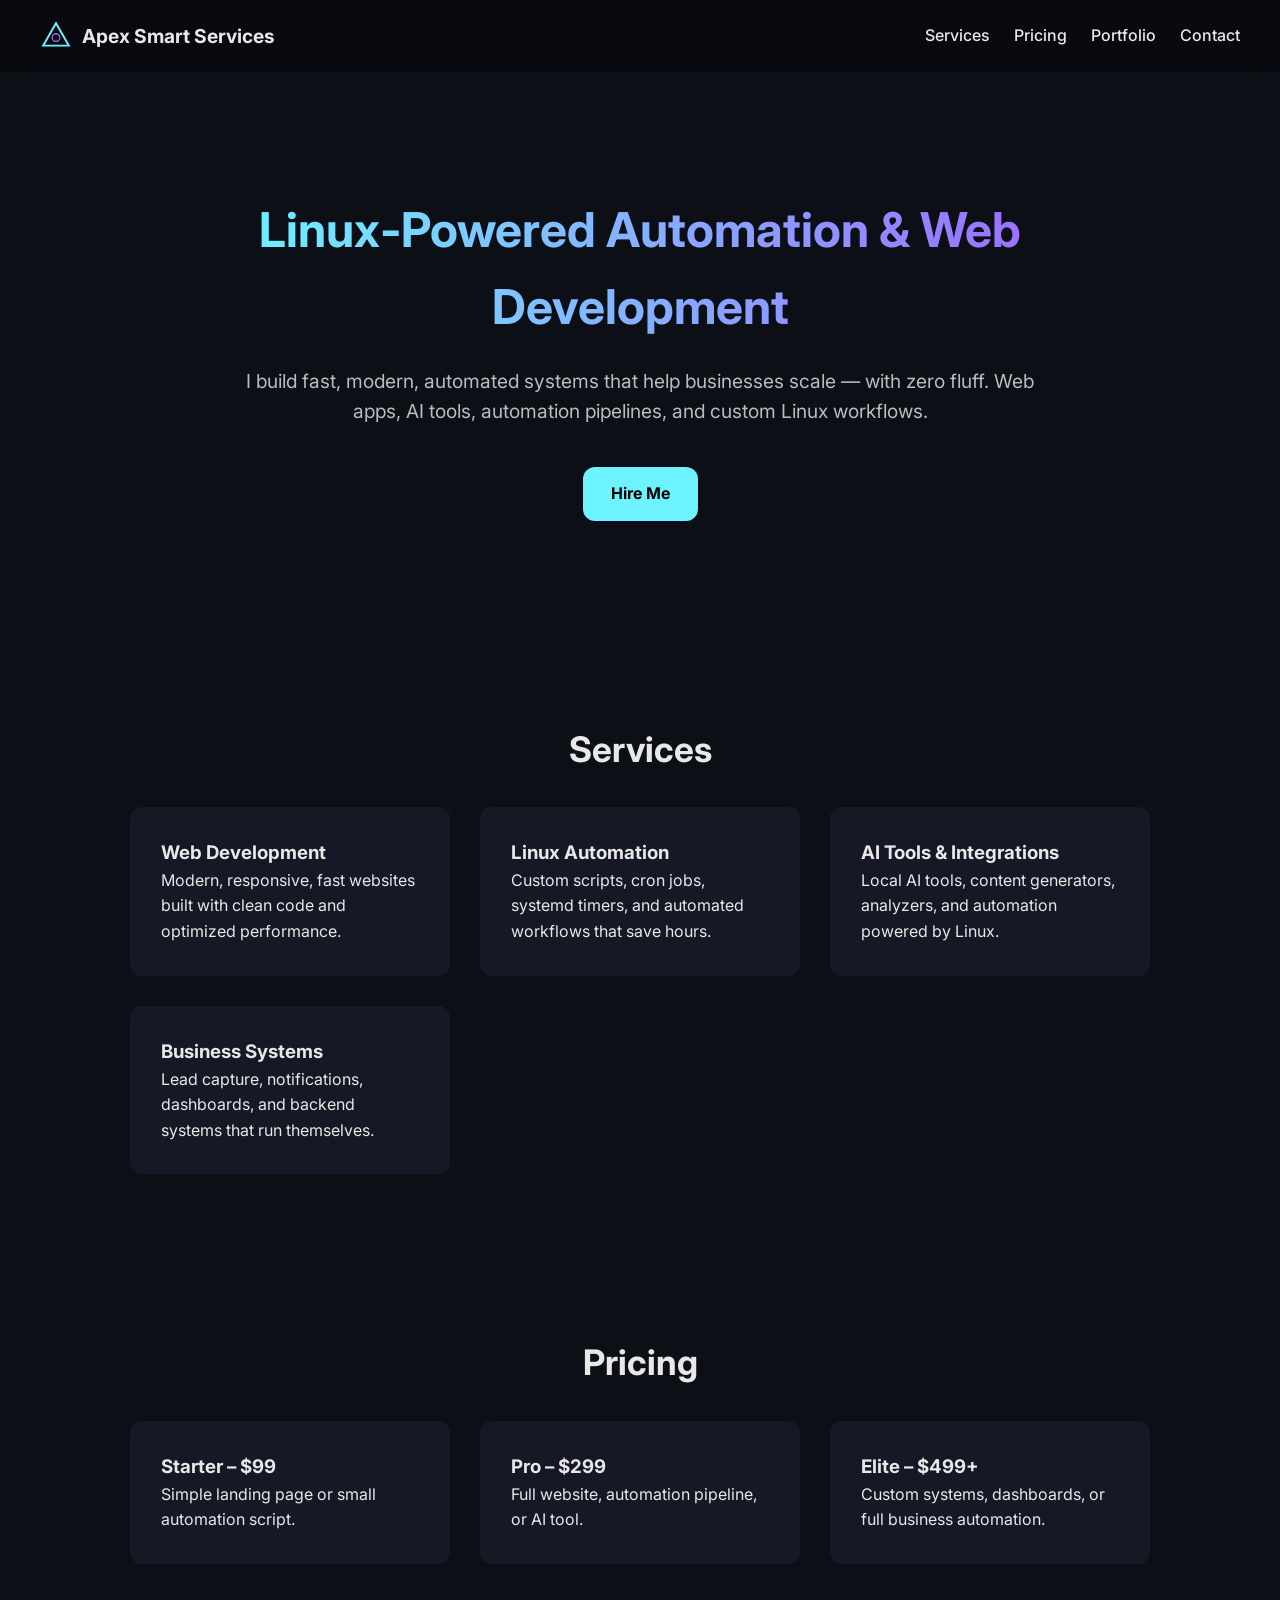
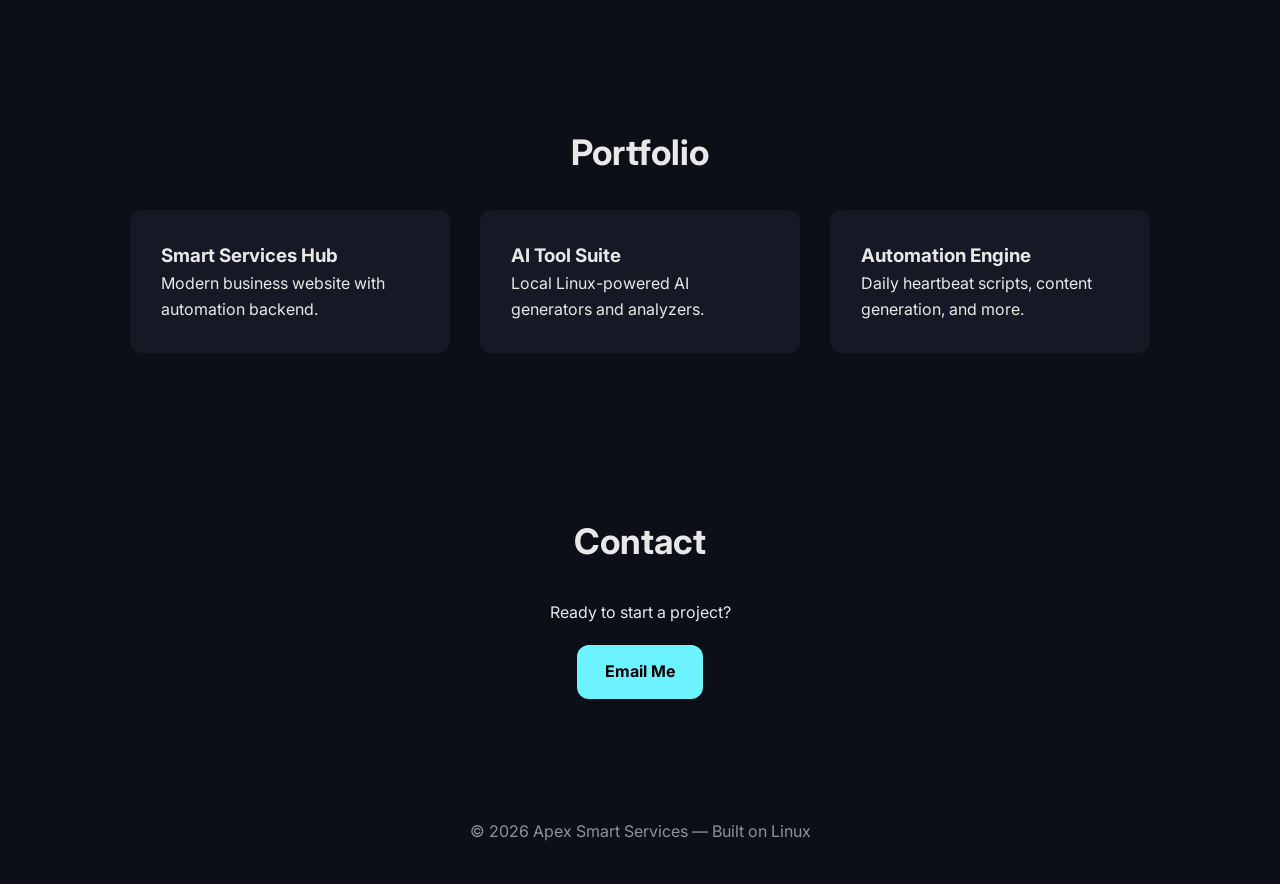
==== commit 750bd5e4: "Rewrote site" ====
--- a/index.html
+++ b/index.html
@@ -1,283 +1,247 @@
 <!DOCTYPE html>
 <html lang="en">
 <head>
-  <meta charset="UTF-8" />
-  <meta name="viewport" content="width=device-width, initial-scale=1.0" />
-  <title>Ryan Hartley – Linux Automation & Web Systems</title>
-  <link rel="stylesheet" href="style.css" />
-  <meta name="description" content="Hire Ryan Hartley for Linux-powered automation, web systems, and AI-driven workflows.">
+    <meta charset="UTF-8" />
+    <meta name="viewport" content="width=device-width, initial-scale=1.0" />
+    <title>Apex Smart Services – Linux‑Powered Automation & Web Development</title>
+
+    <meta name="description" content="Linux-powered automation, AI tools, and modern web development. Built for speed, reliability, and business growth. Hire Apex Smart Services today." />
+
+    <link href="https://fonts.googleapis.com/css2?family=Inter:wght@300;400;600;700&display=swap" rel="stylesheet">
+
+    <style>
+        :root {
+            --bg: #0d0f17;
+            --card: #161925;
+            --text: #e8e8e8;
+            --accent: #6df2ff;
+            --accent2: #9d6dff;
+            --radius: 12px;
+            --transition: 0.25s ease;
+        }
+
+        * {
+            margin: 0;
+            padding: 0;
+            box-sizing: border-box;
+            font-family: "Inter", sans-serif;
+        }
+
+        body {
+            background: var(--bg);
+            color: var(--text);
+            line-height: 1.6;
+        }
+
+        header {
+            padding: 20px 40px;
+            display: flex;
+            justify-content: space-between;
+            align-items: center;
+            background: rgba(0,0,0,0.3);
+            backdrop-filter: blur(10px);
+            position: sticky;
+            top: 0;
+            z-index: 100;
+        }
+
+        nav a {
+            margin-left: 20px;
+            color: var(--text);
+            text-decoration: none;
+            font-weight: 500;
+            transition: var(--transition);
+        }
+
+        nav a:hover {
+            color: var(--accent);
+        }
+
+        .logo {
+            display: flex;
+            align-items: center;
+            gap: 10px;
+            font-weight: 700;
+            font-size: 1.2rem;
+        }
+
+        .logo svg {
+            width: 32px;
+            height: 32px;
+        }
+
+        .hero {
+            padding: 120px 40px;
+            text-align: center;
+            max-width: 900px;
+            margin: auto;
+        }
+
+        .hero h1 {
+            font-size: 3rem;
+            font-weight: 700;
+            margin-bottom: 20px;
+            background: linear-gradient(90deg, var(--accent), var(--accent2));
+            -webkit-background-clip: text;
+            -webkit-text-fill-color: transparent;
+        }
+
+        .hero p {
+            font-size: 1.2rem;
+            opacity: 0.8;
+            margin-bottom: 40px;
+        }
+
+        .btn {
+            display: inline-block;
+            padding: 14px 28px;
+            background: var(--accent);
+            color: #000;
+            border-radius: var(--radius);
+            font-weight: 700;
+            text-decoration: none;
+            transition: var(--transition);
+        }
+
+        .btn:hover {
+            background: var(--accent2);
+            color: #fff;
+        }
+
+        section {
+            padding: 80px 40px;
+            max-width: 1100px;
+            margin: auto;
+        }
+
+        h2 {
+            font-size: 2.2rem;
+            margin-bottom: 30px;
+            text-align: center;
+        }
+
+        .grid {
+            display: grid;
+            gap: 30px;
+            grid-template-columns: repeat(auto-fit, minmax(280px, 1fr));
+        }
+
+        .card {
+            background: var(--card);
+            padding: 30px;
+            border-radius: var(--radius);
+            transition: var(--transition);
+            border: 1px solid transparent;
+        }
+
+        .card:hover {
+            border-color: var(--accent);
+            transform: translateY(-4px);
+        }
+
+        footer {
+            text-align: center;
+            padding: 40px;
+            opacity: 0.6;
+        }
+    </style>
 </head>
+
 <body>
-  <header class="site-header">
-    <div class="container header-inner">
-      <div class="logo">
-        <span class="logo-mark">RH</span>
-        <span class="logo-text">Ryan Hartley</span>
-      </div>
-      <nav class="nav">
-        <a href="index.html" class="nav-link active">Home</a>
-        <a href="services.html" class="nav-link">Services</a>
-        <a href="contact.html" class="nav-link">Contact</a>
-      </nav>
-      <a href="contact.html" class="btn btn-outline small">Hire me</a>
-    </div>
-  </header>
-
-  <main>
-    <section class="hero">
-      <div class="container hero-inner">
-        <div class="hero-text">
-          <h1>Linux-powered automation and web systems that stay out of your way.</h1>
-          <p>
-            I design and build lean, reliable systems: static sites, automation scripts, and AI‑driven workflows
-            that run on Linux and keep working long after the “launch” moment.
-          </p>
-          <div class="hero-actions">
-            <a href="contact.html" class="btn btn-primary">Book a project</a>
-            <a href="services.html" class="btn btn-ghost">See what I build</a>
-          </div>
-          <p class="hero-note">
-            Based in South Carolina · Remote‑friendly · Focused on simple, maintainable solutions.
-          </p>
-        </div>
-        <div class="hero-card">
-          <h2>What I’m good at</h2>
-          <ul class="stat-list">
-            <li><span class="stat-label">Linux automation</span><span class="stat-value">Backups, timers, scripts</span></li>
-            <li><span class="stat-label">Web systems</span><span class="stat-value">Static sites, GitHub Pages</span></li>
-            <li><span class="stat-label">AI workflows</span><span class="stat-value">Content & data pipelines</span></li>
-          </ul>
-          <p class="card-note">You get a system, not just a pretty page.</p>
-        </div>
-      </div>
-    </section>
-
-    <section class="section">
-      <div class="container">
-        <h2 class="section-title">Why hire me?</h2>
-        <div class="grid-3">
-          <div class="card"><h3>Linux-first mindset</h3><p>I build around Git, shell scripts
-<!DOCTYPE html>
-<html lang="en">
-<head>
-  <meta charset="UTF-8" />
-  <meta name="viewport" content="width=device-width, initial-scale=1.0" />
-  <title>Contact – Ryan Hartley</title>
-  <link rel="stylesheet" href="style.css" />
-  <meta name="description" content="Contact Ryan Hartley to discuss Linux automation, web systems, or AI workflows.">
-</head>
-<body>
-  <header class="site-header">
-    <div class="container header-inner">
-      <div class="logo">
-        <span class="logo-mark">RH</span>
-        <span class="logo-text">Ryan Hartley</span>
-      </div>
-      <nav class="nav">
-        <a href="index.html" class="nav-link">Home</a>
-        <a href="services.html" class="nav-link">Services</a>
-        <a href="contact.html" class="nav-link active">Contact</a>
-      </nav>
-      <a href="#contact-form" class="btn btn-outline small">Start a project</a>
-    </div>
-  </header>
-
-  <main>
-    <section class="page-hero">
-      <div class="container">
-        <h1>Tell me what you want built or fixed.</h1>
-        <p>A short message is enough. I’ll reply with a plan and a rough price.</p>
-      </div>
-    </section>
-
-    <section class="section">
-      <div class="container grid-2">
-        <div>
-          <h2 class="section-title">Project inquiry</h2>
-          <form id="contact-form" class="form">
-            <div class="form-group">
-              <label for="name">Name</label>
-              <input id="name" type="text" placeholder="Your name" required />
-            </div>
-            <div class="form-group">
-              <label for="email">Email</label>
-              <input id="email" type="email" placeholder="you@example.com" required />
-            </div>
-            <div class="form-group">
-              <label for="type">What do you need?</label>
-              <select id="type">
-                <option value="linux">Linux automation</option>
-                <option value="site">Static site</option>
-                <option value="ai">AI workflow</option>
-                <option value="other">Something else</option>
-              </select>
-            </div>
-            <div class="form-group">
-              <label for="message">Describe your project</label>
-              <textarea id="message" rows="4" placeholder="What’s broken or what do you want built?"></textarea>
-            </div>
-            <button type="submit" class="btn btn-primary full-width">Send message</button>
-            <p class="form-note">This form is static. Connect it to your backend when ready.</p>
-          </form>
-        </div>
-
-        <div>
-          <h2 class="section-title">How I work</h2>
-          <div class="card"><h3>1. Review</h3>		
-<!DOCTYPE html>
-<html lang="en">
-<head>
-  <meta charset="UTF-8" />
-  <meta name="viewport" content="width=device-width, initial-scale=1.0" />
-  <title>Contact – Ryan Hartley</title>
-  <link rel="stylesheet" href="style.css" />
-  <meta name="description" content="Contact Ryan Hartley to discuss Linux automation, web systems, or AI workflows.">
-</head>
-<body>
-  <header class="site-header">
-    <div class="container header-inner">
-      <div class="logo">
-        <span class="logo-mark">RH</span>
-        <span class="logo-text">Ryan Hartley</span>
-      </div>
-      <nav class="nav">
-        <a href="index.html" class="nav-link">Home</a>
-        <a href="services.html" class="nav-link">Services</a>
-        <a href="contact.html" class="nav-link active">Contact</a>
-      </nav>
-      <a href="#contact-form" class="btn btn-outline small">Start a project</a>
-    </div>
-  </header>
-
-  <main>
-    <section class="page-hero">
-      <div class="container">
-        <h1>Tell me what you want built or fixed.</h1>
-        <p>A short message is enough. I’ll reply with a plan and a rough price.</p>
-      </div>
-    </section>
-
-    <section class="section">
-      <div class="container grid-2">
-        <div>
-          <h2 class="section-title">Project inquiry</h2>
-          <form id="contact-form" class="form">
-            <div class="form-group">
-              <label for="name">Name</label>
-              <input id="name" type="text" placeholder="Your name" required />
-            </div>
-            <div class="form-group">
-              <label for="email">Email</label>
-              <input id="email" type="email" placeholder="you@example.com" required />
-            </div>
-            <div class="form-group">
-              <label for="type">What do you need?</label>
-              <select id="type">
-                <option value="linux">Linux automation</option>
-                <option value="site">Static site</option>
-                <option value="ai">AI workflow</option>
-                <option value="other">Something else</option>
-              </select>
-            </div>
-            <div class="form-group">
-              <label for="message">Describe your project</label>
-              <textarea id="message" rows="4" placeholder="What’s broken or what do you want built?"></textarea>
-            </div>
-            <button type="submit" class="btn btn-primary full-width">Send message</button>
-            <p class="form-note">This form is static. Connect it to your backend when ready.</p>
-          </form>
-        </div>
-
-        <div>
-          <h2 class="section-title">How I work</h2>
-          <div class="card"><h3>1. Review</h3><p>I check if it’s something I can help with.</p></div>
-          <div class="card"><h3>2. Reply</h3><p>You get a plan, price, and next step.</p></div>
-          <div class="card"><h3>3. Build</h3><p>I build it, document it, and hand it off cleanly.</p></div>
-        </div>
-      </div>
-    </section>
-  </main>
-
-  <footer class="site-footer">
-    <div class="container footer-inner">
-      <p>&copy; <span id="year"></span> Ryan Hartley. Linux automation & web systems.</p>
-      <div class="footer-links">
-        <a href="index.html">Home</a>
-        <a href="services.html">Services</a>
-        <a href="contact.html">Contact</a>
-      </div>
-    </div>
-    <script>document.getElementById('year').textContent = new Date().getFullYear();</script>
-  </footer>
+
+<header>
+    <div class="logo">
+        <svg viewBox="0 0 100 100" fill="none">
+            <path d="M10 80 L50 10 L90 80 Z" stroke="var(--accent)" stroke-width="6" />
+            <circle cx="50" cy="55" r="12" stroke="var(--accent2)" stroke-width="4" />
+        </svg>
+        Apex Smart Services
+    </div>
+
+    <nav>
+        <a href="#services">Services</a>
+        <a href="#pricing">Pricing</a>
+        <a href="#portfolio">Portfolio</a>
+        <a href="#contact">Contact</a>
+    </nav>
+</header>
+
+<section class="hero">
+    <h1>Linux‑Powered Automation & Web Development</h1>
+    <p>I build fast, modern, automated systems that help businesses scale — with zero fluff.  
+       Web apps, AI tools, automation pipelines, and custom Linux workflows.</p>
+    <a class="btn" href="#contact">Hire Me</a>
+</section>
+
+<section id="services">
+    <h2>Services</h2>
+    <div class="grid">
+        <div class="card">
+            <h3>Web Development</h3>
+            <p>Modern, responsive, fast websites built with clean code and optimized performance.</p>
+        </div>
+        <div class="card">
+            <h3>Linux Automation</h3>
+            <p>Custom scripts, cron jobs, systemd timers, and automated workflows that save hours.</p>
+        </div>
+        <div class="card">
+            <h3>AI Tools & Integrations</h3>
+            <p>Local AI tools, content generators, analyzers, and automation powered by Linux.</p>
+        </div>
+        <div class="card">
+            <h3>Business Systems</h3>
+            <p>Lead capture, notifications, dashboards, and backend systems that run themselves.</p>
+        </div>
+    </div>
+</section>
+
+<section id="pricing">
+    <h2>Pricing</h2>
+    <div class="grid">
+        <div class="card">
+            <h3>Starter – $99</h3>
+            <p>Simple landing page or small automation script.</p>
+        </div>
+        <div class="card">
+            <h3>Pro – $299</h3>
+            <p>Full website, automation pipeline, or AI tool.</p>
+        </div>
+        <div class="card">
+            <h3>Elite – $499+</h3>
+            <p>Custom systems, dashboards, or full business automation.</p>
+        </div>
+    </div>
+</section>
+
+<section id="portfolio">
+    <h2>Portfolio</h2>
+    <div class="grid">
+        <div class="card">
+            <h3>Smart Services Hub</h3>
+            <p>Modern business website with automation backend.</p>
+        </div>
+        <div class="card">
+            <h3>AI Tool Suite</h3>
+            <p>Local Linux-powered AI generators and analyzers.</p>
+        </div>
+        <div class="card">
+            <h3>Automation Engine</h3>
+            <p>Daily heartbeat scripts, content generation, and more.</p>
+        </div>
+    </div>
+</section>
+
+<section id="contact">
+    <h2>Contact</h2>
+    <p style="text-align:center; margin-bottom:20px;">Ready to start a project?</p>
+    <div style="text-align:center;">
+        <a class="btn" href="mailto:ryanh4966droid@gmail.com">Email Me</a>
+    </div>
+</section>
+
+<footer>
+    © 2026 Apex Smart Services — Built on Linux
+</footer>
+
 </body>
 </html>
-:root {
-  --bg: #020617;
-  --bg-alt: #020617;
-  --card: #020617;
-  --accent: #4f46e5;
-  --accent-soft: rgba(79, 70, 229, 0.18);
-  --accent-2: #06b6d4;
-  --text: #e5e7eb;
-  --muted: #9ca3af;
-  --border: #1f2937;
-  --radius: 10px;
-  --shadow-soft: 0 18px 45px rgba(0, 0, 0, 0.7);
-  --max-width: 1120px;
-  --transition: 0.18s ease-out;
-  --font-sans: system-ui, -apple-system, BlinkMacSystemFont, "SF Pro Text", sans-serif;
-}
-
-*,
-*::before,
-*::after {
-  box-sizing: border-box;
-}
-
-html,
-body {
-  margin: 0;
-  padding: 0;
-  background: radial-gradient(circle at top, #111827 0, #020617 55%, #000 100%);
-  color: var(--text);
-  font-family: var(--font-sans);
-}
-
-body {
-  min-height: 100vh;
-  display: flex;
-  flex-direction: column;
-}
-
-.container {
-  width: 100%;
-  max-width: var(--max-width);
-  margin: 0 auto;
-  padding: 0 1.25rem;
-}
-
-main {
-  flex: 1;
-}
-
-.site-header {
-  position: sticky;
-  top: 0;
-  z-index: 20;
-  backdrop-filter: blur(16px);
-  background: linear-gradient(to bottom, rgba(3, 7, 18, 0.96), rgba(3, 7, 18, 0.8));
-  border-bottom: 1px solid rgba(148, 163, 184, 0.18);
-}
-
-.header-inner {
-  display: flex;
-  align-items: center;
-  justify-content: space-between;
-  padding: 0.9rem 0;
-  gap: 1rem;
-}
-
-.logo {
-  display: flex;
-  align-items: center;
-  gap:
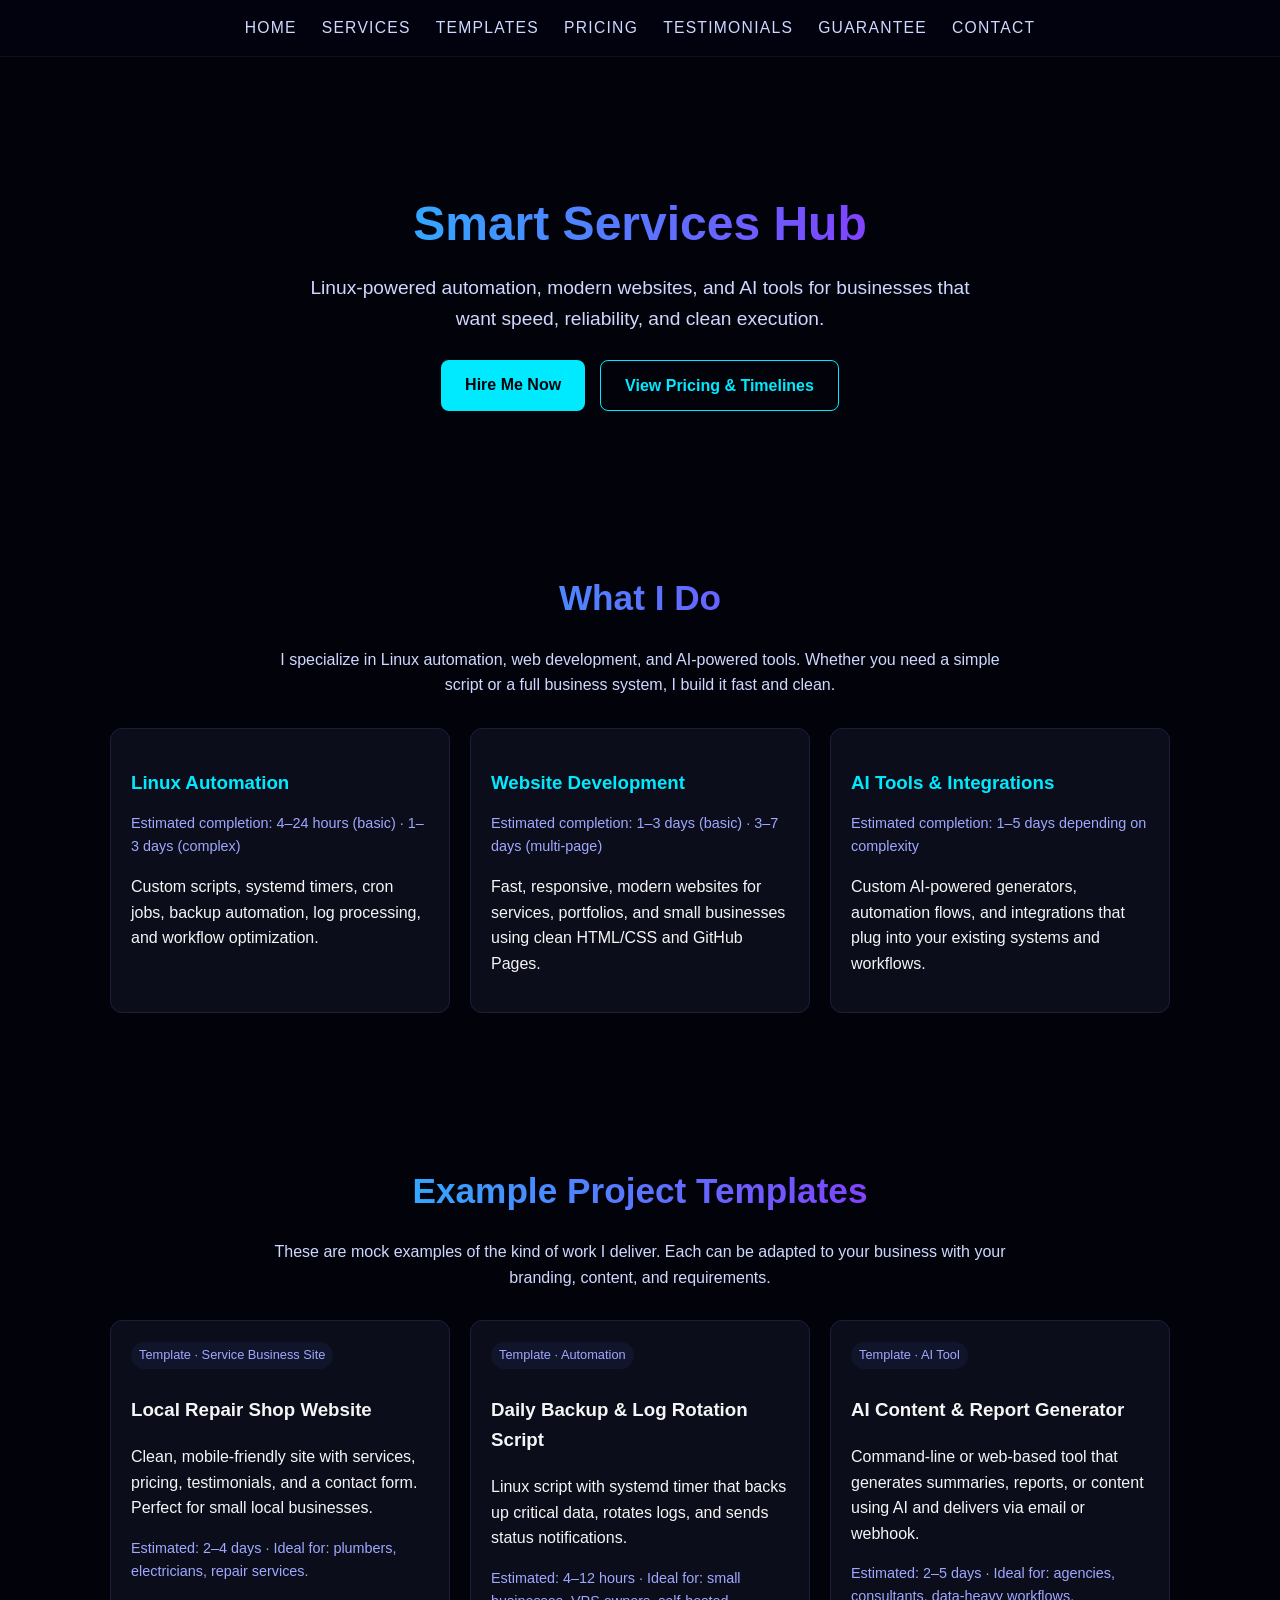
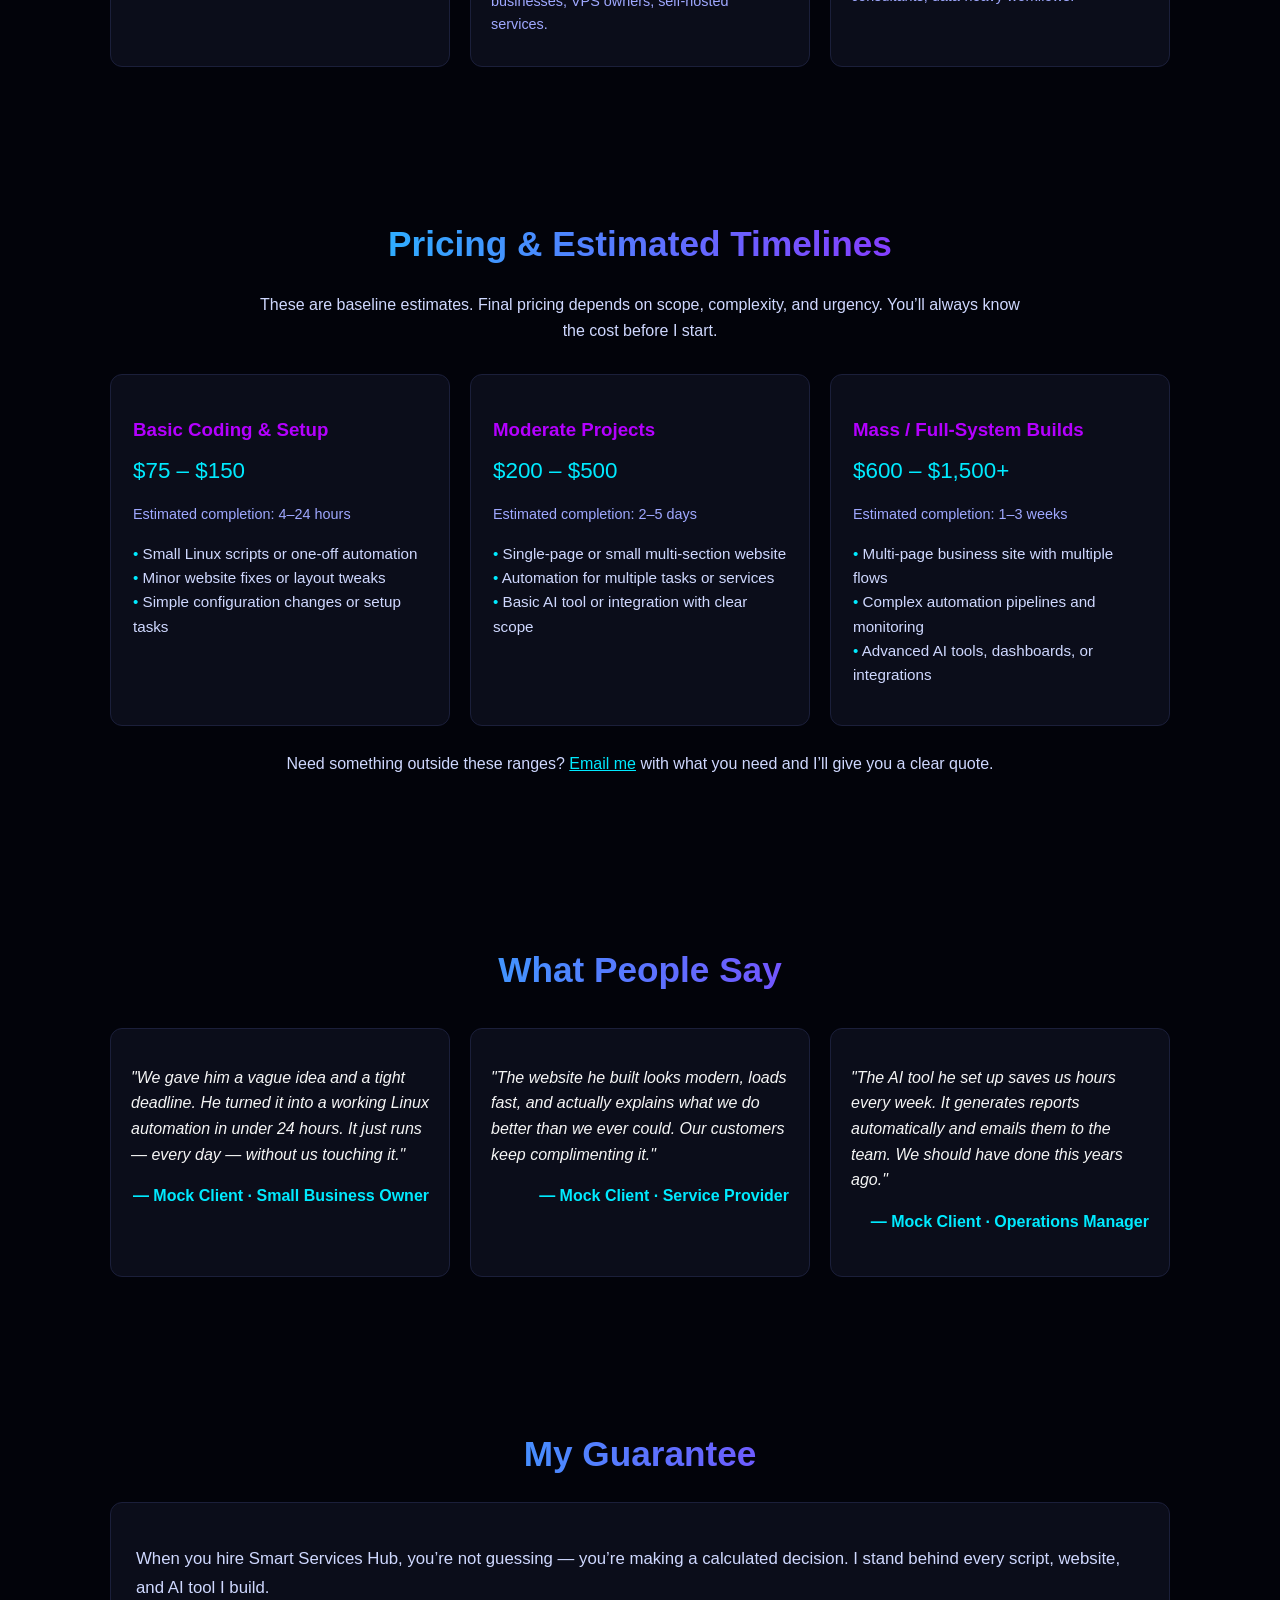
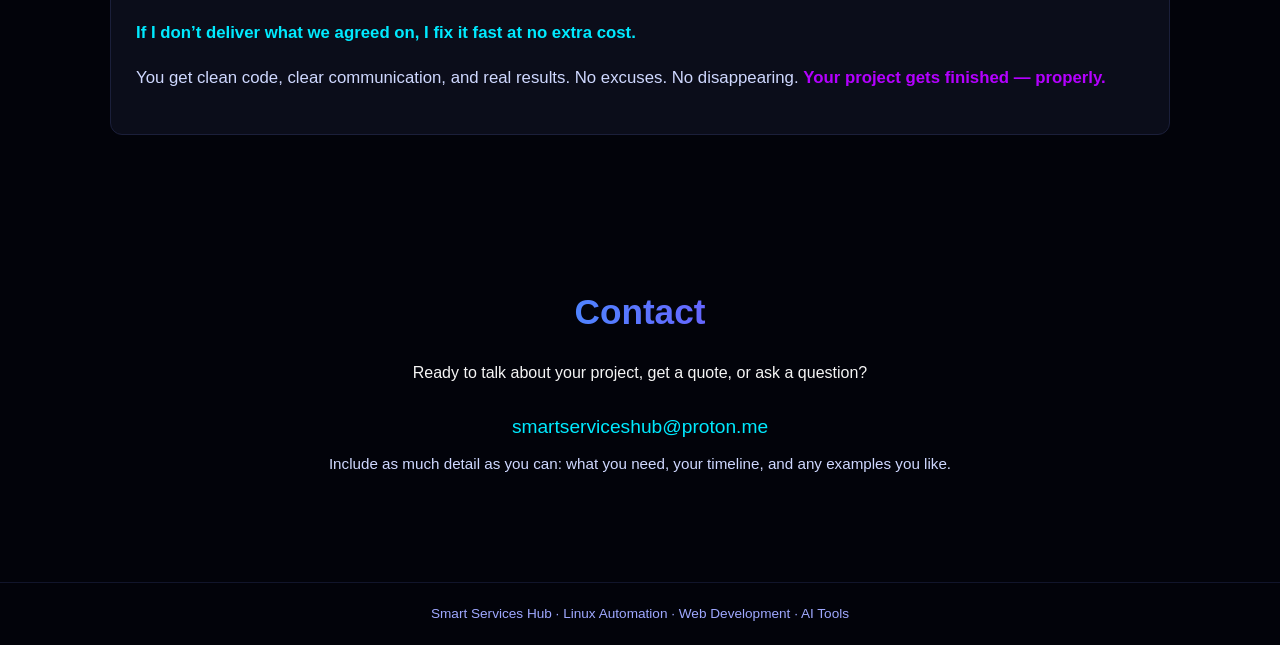
==== commit 7712b302: "Full rebuild with SEO, pricing, templates, and testimonials" ====
--- a/index.html
+++ b/index.html
@@ -1,246 +1,511 @@
 <!DOCTYPE html>
 <html lang="en">
 <head>
-    <meta charset="UTF-8" />
-    <meta name="viewport" content="width=device-width, initial-scale=1.0" />
-    <title>Apex Smart Services – Linux‑Powered Automation & Web Development</title>
-
-    <meta name="description" content="Linux-powered automation, AI tools, and modern web development. Built for speed, reliability, and business growth. Hire Apex Smart Services today." />
-
-    <link href="https://fonts.googleapis.com/css2?family=Inter:wght@300;400;600;700&display=swap" rel="stylesheet">
-
-    <style>
-        :root {
-            --bg: #0d0f17;
-            --card: #161925;
-            --text: #e8e8e8;
-            --accent: #6df2ff;
-            --accent2: #9d6dff;
-            --radius: 12px;
-            --transition: 0.25s ease;
-        }
-
-        * {
-            margin: 0;
-            padding: 0;
-            box-sizing: border-box;
-            font-family: "Inter", sans-serif;
-        }
-
-        body {
-            background: var(--bg);
-            color: var(--text);
-            line-height: 1.6;
-        }
-
-        header {
-            padding: 20px 40px;
-            display: flex;
-            justify-content: space-between;
-            align-items: center;
-            background: rgba(0,0,0,0.3);
-            backdrop-filter: blur(10px);
-            position: sticky;
-            top: 0;
-            z-index: 100;
-        }
-
-        nav a {
-            margin-left: 20px;
-            color: var(--text);
-            text-decoration: none;
-            font-weight: 500;
-            transition: var(--transition);
-        }
-
-        nav a:hover {
-            color: var(--accent);
-        }
-
-        .logo {
-            display: flex;
-            align-items: center;
-            gap: 10px;
-            font-weight: 700;
-            font-size: 1.2rem;
-        }
-
-        .logo svg {
-            width: 32px;
-            height: 32px;
-        }
-
-        .hero {
-            padding: 120px 40px;
-            text-align: center;
-            max-width: 900px;
-            margin: auto;
-        }
-
-        .hero h1 {
-            font-size: 3rem;
-            font-weight: 700;
-            margin-bottom: 20px;
-            background: linear-gradient(90deg, var(--accent), var(--accent2));
-            -webkit-background-clip: text;
-            -webkit-text-fill-color: transparent;
-        }
-
-        .hero p {
-            font-size: 1.2rem;
-            opacity: 0.8;
-            margin-bottom: 40px;
-        }
-
-        .btn {
-            display: inline-block;
-            padding: 14px 28px;
-            background: var(--accent);
-            color: #000;
-            border-radius: var(--radius);
-            font-weight: 700;
-            text-decoration: none;
-            transition: var(--transition);
-        }
-
-        .btn:hover {
-            background: var(--accent2);
-            color: #fff;
-        }
-
-        section {
-            padding: 80px 40px;
-            max-width: 1100px;
-            margin: auto;
-        }
-
-        h2 {
-            font-size: 2.2rem;
-            margin-bottom: 30px;
-            text-align: center;
-        }
-
-        .grid {
-            display: grid;
-            gap: 30px;
-            grid-template-columns: repeat(auto-fit, minmax(280px, 1fr));
-        }
-
-        .card {
-            background: var(--card);
-            padding: 30px;
-            border-radius: var(--radius);
-            transition: var(--transition);
-            border: 1px solid transparent;
-        }
-
-        .card:hover {
-            border-color: var(--accent);
-            transform: translateY(-4px);
-        }
-
-        footer {
-            text-align: center;
-            padding: 40px;
-            opacity: 0.6;
-        }
-    </style>
+<meta charset="UTF-8">
+<meta name="viewport" content="width=device-width, initial-scale=1.0">
+<title>Smart Services Hub | Linux Automation, Web Development & AI Tools</title>
+
+<!-- Basic SEO -->
+<meta name="description" content="Smart Services Hub provides Linux-powered automation, modern websites, and AI tools with fast turnaround and clear pricing.">
+<meta name="keywords" content="Linux automation, web development, AI tools, scripts, systemd, business automation, Smart Services Hub">
+<meta name="author" content="Smart Services Hub">
+
+<!-- Open Graph -->
+<meta property="og:title" content="Smart Services Hub">
+<meta property="og:description" content="Hire a Linux-focused developer for automation, websites, and AI tools with clear pricing and fast delivery.">
+<meta property="og:type" content="website">
+
+<style>
+/* Global */
+* {
+    box-sizing: border-box;
+}
+
+body {
+    margin: 0;
+    font-family: Arial, sans-serif;
+    background: #02030a;
+    color: #f5f5f5;
+    line-height: 1.6;
+}
+
+a {
+    color: #00eaff;
+}
+
+/* Layout */
+section {
+    padding: 60px 20px;
+    max-width: 1100px;
+    margin: auto;
+}
+
+/* Gradient Headings */
+h1, h2 {
+    font-weight: 700;
+}
+
+h2 {
+    text-align: center;
+    font-size: 2.2rem;
+    margin-bottom: 20px;
+    background: linear-gradient(90deg, #00eaff, #b400ff);
+    -webkit-background-clip: text;
+    color: transparent;
+}
+
+/* Navigation */
+nav {
+    position: sticky;
+    top: 0;
+    z-index: 100;
+    background: rgba(2, 3, 15, 0.95);
+    backdrop-filter: blur(8px);
+    border-bottom: 1px solid #111;
+}
+
+nav ul {
+    list-style: none;
+    display: flex;
+    justify-content: center;
+    gap: 25px;
+    padding: 15px 0;
+    margin: 0;
+}
+
+nav a {
+    color: #cfd8ff;
+    text-decoration: none;
+    font-size: 0.98rem;
+    text-transform: uppercase;
+    letter-spacing: 0.08em;
+}
+
+nav a:hover {
+    color: #00eaff;
+}
+
+/* Hero */
+#hero {
+    text-align: center;
+    padding: 90px 20px 70px;
+}
+
+#hero h1 {
+    font-size: 3rem;
+    background: linear-gradient(90deg, #00eaff, #b400ff);
+    -webkit-background-clip: text;
+    color: transparent;
+    margin-bottom: 10px;
+}
+
+#hero p.subtitle {
+    font-size: 1.2rem;
+    color: #cfd8ff;
+    max-width: 700px;
+    margin: 10px auto 25px;
+}
+
+.hero-cta {
+    display: flex;
+    justify-content: center;
+    gap: 15px;
+    flex-wrap: wrap;
+    margin-top: 10px;
+}
+
+.hero-cta a.primary-btn,
+.hero-cta a.secondary-btn {
+    padding: 12px 24px;
+    border-radius: 8px;
+    text-decoration: none;
+    font-weight: bold;
+    font-size: 1rem;
+}
+
+.hero-cta a.primary-btn {
+    background: #00eaff;
+    color: #02030a;
+}
+
+.hero-cta a.secondary-btn {
+    border: 1px solid #00eaff;
+    color: #00eaff;
+}
+
+.hero-cta a.primary-btn:hover {
+    background: #b400ff;
+    color: #fff;
+}
+
+.hero-cta a.secondary-btn:hover {
+    background: #00eaff;
+    color: #02030a;
+}
+
+/* Services / Tiers */
+.services-grid {
+    display: grid;
+    grid-template-columns: repeat(auto-fit, minmax(260px, 1fr));
+    gap: 20px;
+    margin-top: 30px;
+}
+
+.service-card {
+    background: #0b0d1a;
+    padding: 20px;
+    border-radius: 12px;
+    border: 1px solid #1b1f3a;
+    transition: transform 0.3s ease, border-color 0.3s ease, box-shadow 0.3s ease;
+}
+
+.service-card:hover {
+    transform: translateY(-6px);
+    border-color: #00eaff;
+    box-shadow: 0 0 18px rgba(0, 234, 255, 0.25);
+}
+
+.service-card h3 {
+    color: #00eaff;
+    margin-bottom: 8px;
+}
+
+.service-meta {
+    font-size: 0.9rem;
+    color: #9fa8ff;
+    margin-bottom: 10px;
+}
+
+/* Pricing Table */
+.pricing-grid {
+    display: grid;
+    grid-template-columns: repeat(auto-fit, minmax(260px, 1fr));
+    gap: 20px;
+    margin-top: 30px;
+}
+
+.pricing-card {
+    background: #0b0d1a;
+    padding: 22px;
+    border-radius: 12px;
+    border: 1px solid #1b1f3a;
+    transition: transform 0.3s ease, border-color 0.3s ease, box-shadow 0.3s ease;
+}
+
+.pricing-card:hover {
+    transform: translateY(-6px);
+    border-color: #b400ff;
+    box-shadow: 0 0 18px rgba(180, 0, 255, 0.25);
+}
+
+.pricing-card h3 {
+    color: #b400ff;
+    margin-bottom: 8px;
+}
+
+.price {
+    font-size: 1.4rem;
+    margin: 8px 0;
+    color: #00eaff;
+}
+
+.pricing-card ul {
+    list-style: none;
+    padding-left: 0;
+    font-size: 0.95rem;
+    color: #cfd8ff;
+}
+
+.pricing-card ul li::before {
+    content: "• ";
+    color: #00eaff;
+}
+
+/* Templates / Mock Examples */
+.templates-grid {
+    display: grid;
+    grid-template-columns: repeat(auto-fit, minmax(260px, 1fr));
+    gap: 20px;
+    margin-top: 30px;
+}
+
+.template-card {
+    background: #0b0d1a;
+    padding: 20px;
+    border-radius: 12px;
+    border: 1px solid #1b1f3a;
+}
+
+.template-tag {
+    display: inline-block;
+    font-size: 0.8rem;
+    padding: 3px 8px;
+    border-radius: 999px;
+    background: #11152b;
+    color: #9fa8ff;
+    margin-bottom: 8px;
+}
+
+/* Testimonials */
+.testimonials-grid {
+    display: grid;
+    grid-template-columns: repeat(auto-fit, minmax(260px, 1fr));
+    gap: 20px;
+    margin-top: 30px;
+}
+
+.testimonial-card {
+    background: #0b0d1a;
+    padding: 20px;
+    border-radius: 12px;
+    border: 1px solid #1b1f3a;
+    font-style: italic;
+}
+
+.testimonial-card h4 {
+    margin-top: 12px;
+    text-align: right;
+    color: #00eaff;
+    font-style: normal;
+}
+
+/* Guarantee */
+#guarantee .inner {
+    background: #0b0d1a;
+    padding: 25px;
+    border-radius: 12px;
+    border: 1px solid #1b1f3a;
+    margin-top: 20px;
+}
+
+/* Contact */
+#contact {
+    text-align: center;
+}
+
+#contact a.contact-link {
+    display: inline-block;
+    margin-top: 10px;
+    font-size: 1.2rem;
+    text-decoration: none;
+    color: #00eaff;
+}
+
+#contact a.contact-link:hover {
+    color: #b400ff;
+}
+
+/* Footer */
+footer {
+    text-align: center;
+    padding: 20px;
+    font-size: 0.85rem;
+    color: #9fa8ff;
+    border-top: 1px solid #11152b;
+    margin-top: 30px;
+}
+
+/* Reveal Animation */
+.reveal {
+    opacity: 0;
+    transform: translateY(40px);
+    animation: revealAnim 0.8s ease forwards;
+}
+
+@keyframes revealAnim {
+    to {
+        opacity: 1;
+        transform: translateY(0);
+    }
+}
+</style>
 </head>
 
 <body>
 
-<header>
-    <div class="logo">
-        <svg viewBox="0 0 100 100" fill="none">
-            <path d="M10 80 L50 10 L90 80 Z" stroke="var(--accent)" stroke-width="6" />
-            <circle cx="50" cy="55" r="12" stroke="var(--accent2)" stroke-width="4" />
-        </svg>
-        Apex Smart Services
+<nav>
+    <ul>
+        <li><a href="#hero">Home</a></li>
+        <li><a href="#services">Services</a></li>
+        <li><a href="#templates">Templates</a></li>
+        <li><a href="#pricing">Pricing</a></li>
+        <li><a href="#testimonials">Testimonials</a></li>
+        <li><a href="#guarantee">Guarantee</a></li>
+        <li><a href="#contact">Contact</a></li>
+    </ul>
+</nav>
+
+<section id="hero" class="reveal">
+    <h1>Smart Services Hub</h1>
+    <p class="subtitle">
+        Linux-powered automation, modern websites, and AI tools for businesses that want speed, reliability, and clean execution.
+    </p>
+
+    <div class="hero-cta">
+        <a href="mailto:smartserviceshub@proton.me" class="primary-btn">Hire Me Now</a>
+        <a href="#pricing" class="secondary-btn">View Pricing & Timelines</a>
     </div>
-
-    <nav>
-        <a href="#services">Services</a>
-        <a href="#pricing">Pricing</a>
-        <a href="#portfolio">Portfolio</a>
-        <a href="#contact">Contact</a>
-    </nav>
-</header>
-
-<section class="hero">
-    <h1>Linux‑Powered Automation & Web Development</h1>
-    <p>I build fast, modern, automated systems that help businesses scale — with zero fluff.  
-       Web apps, AI tools, automation pipelines, and custom Linux workflows.</p>
-    <a class="btn" href="#contact">Hire Me</a>
-</section>
-
-<section id="services">
-    <h2>Services</h2>
-    <div class="grid">
-        <div class="card">
-            <h3>Web Development</h3>
-            <p>Modern, responsive, fast websites built with clean code and optimized performance.</p>
-        </div>
-        <div class="card">
+</section>
+
+<section id="services" class="reveal">
+    <h2>What I Do</h2>
+    <p style="text-align:center; max-width:750px; margin:0 auto 25px; color:#cfd8ff;">
+        I specialize in Linux automation, web development, and AI-powered tools. 
+        Whether you need a simple script or a full business system, I build it fast and clean.
+    </p>
+
+    <div class="services-grid">
+        <div class="service-card">
             <h3>Linux Automation</h3>
-            <p>Custom scripts, cron jobs, systemd timers, and automated workflows that save hours.</p>
-        </div>
-        <div class="card">
+            <p class="service-meta">Estimated completion: 4–24 hours (basic) · 1–3 days (complex)</p>
+            <p>Custom scripts, systemd timers, cron jobs, backup automation, log processing, and workflow optimization.</p>
+        </div>
+
+        <div class="service-card">
+            <h3>Website Development</h3>
+            <p class="service-meta">Estimated completion: 1–3 days (basic) · 3–7 days (multi-page)</p>
+            <p>Fast, responsive, modern websites for services, portfolios, and small businesses using clean HTML/CSS and GitHub Pages.</p>
+        </div>
+
+        <div class="service-card">
             <h3>AI Tools & Integrations</h3>
-            <p>Local AI tools, content generators, analyzers, and automation powered by Linux.</p>
-        </div>
-        <div class="card">
-            <h3>Business Systems</h3>
-            <p>Lead capture, notifications, dashboards, and backend systems that run themselves.</p>
+            <p class="service-meta">Estimated completion: 1–5 days depending on complexity</p>
+            <p>Custom AI-powered generators, automation flows, and integrations that plug into your existing systems and workflows.</p>
         </div>
     </div>
 </section>
 
-<section id="pricing">
-    <h2>Pricing</h2>
-    <div class="grid">
-        <div class="card">
-            <h3>Starter – $99</h3>
-            <p>Simple landing page or small automation script.</p>
-        </div>
-        <div class="card">
-            <h3>Pro – $299</h3>
-            <p>Full website, automation pipeline, or AI tool.</p>
-        </div>
-        <div class="card">
-            <h3>Elite – $499+</h3>
-            <p>Custom systems, dashboards, or full business automation.</p>
+<section id="templates" class="reveal">
+    <h2>Example Project Templates</h2>
+    <p style="text-align:center; max-width:750px; margin:0 auto 25px; color:#cfd8ff;">
+        These are mock examples of the kind of work I deliver. 
+        Each can be adapted to your business with your branding, content, and requirements.
+    </p>
+
+    <div class="templates-grid">
+        <div class="template-card">
+            <span class="template-tag">Template · Service Business Site</span>
+            <h3>Local Repair Shop Website</h3>
+            <p>Clean, mobile-friendly site with services, pricing, testimonials, and a contact form. Perfect for small local businesses.</p>
+            <p class="service-meta">Estimated: 2–4 days · Ideal for: plumbers, electricians, repair services.</p>
+        </div>
+
+        <div class="template-card">
+            <span class="template-tag">Template · Automation</span>
+            <h3>Daily Backup & Log Rotation Script</h3>
+            <p>Linux script with systemd timer that backs up critical data, rotates logs, and sends status notifications.</p>
+            <p class="service-meta">Estimated: 4–12 hours · Ideal for: small businesses, VPS owners, self-hosted services.</p>
+        </div>
+
+        <div class="template-card">
+            <span class="template-tag">Template · AI Tool</span>
+            <h3>AI Content & Report Generator</h3>
+            <p>Command-line or web-based tool that generates summaries, reports, or content using AI and delivers via email or webhook.</p>
+            <p class="service-meta">Estimated: 2–5 days · Ideal for: agencies, consultants, data-heavy workflows.</p>
         </div>
     </div>
 </section>
 
-<section id="portfolio">
-    <h2>Portfolio</h2>
-    <div class="grid">
-        <div class="card">
-            <h3>Smart Services Hub</h3>
-            <p>Modern business website with automation backend.</p>
-        </div>
-        <div class="card">
-            <h3>AI Tool Suite</h3>
-            <p>Local Linux-powered AI generators and analyzers.</p>
-        </div>
-        <div class="card">
-            <h3>Automation Engine</h3>
-            <p>Daily heartbeat scripts, content generation, and more.</p>
+<section id="pricing" class="reveal">
+    <h2>Pricing & Estimated Timelines</h2>
+    <p style="text-align:center; max-width:780px; margin:0 auto 25px; color:#cfd8ff;">
+        These are baseline estimates. Final pricing depends on scope, complexity, and urgency. 
+        You’ll always know the cost before I start.
+    </p>
+
+    <div class="pricing-grid">
+        <div class="pricing-card">
+            <h3>Basic Coding & Setup</h3>
+            <p class="price">$75 – $150</p>
+            <p class="service-meta">Estimated completion: 4–24 hours</p>
+            <ul>
+                <li>Small Linux scripts or one-off automation</li>
+                <li>Minor website fixes or layout tweaks</li>
+                <li>Simple configuration changes or setup tasks</li>
+            </ul>
+        </div>
+
+        <div class="pricing-card">
+            <h3>Moderate Projects</h3>
+            <p class="price">$200 – $500</p>
+            <p class="service-meta">Estimated completion: 2–5 days</p>
+            <ul>
+                <li>Single-page or small multi-section website</li>
+                <li>Automation for multiple tasks or services</li>
+                <li>Basic AI tool or integration with clear scope</li>
+            </ul>
+        </div>
+
+        <div class="pricing-card">
+            <h3>Mass / Full-System Builds</h3>
+            <p class="price">$600 – $1,500+</p>
+            <p class="service-meta">Estimated completion: 1–3 weeks</p>
+            <ul>
+                <li>Multi-page business site with multiple flows</li>
+                <li>Complex automation pipelines and monitoring</li>
+                <li>Advanced AI tools, dashboards, or integrations</li>
+            </ul>
         </div>
     </div>
-</section>
-
-<section id="contact">
+
+    <p style="text-align:center; margin-top:25px; color:#cfd8ff;">
+        Need something outside these ranges? 
+        <a href="mailto:smartserviceshub@proton.me">Email me</a> with what you need and I’ll give you a clear quote.
+    </p>
+</section>
+
+<section id="testimonials" class="reveal">
+    <h2>What People Say</h2>
+
+    <div class="testimonials-grid">
+        <div class="testimonial-card">
+            <p>"We gave him a vague idea and a tight deadline. He turned it into a working Linux automation in under 24 hours. It just runs — every day — without us touching it."</p>
+            <h4>— Mock Client · Small Business Owner</h4>
+        </div>
+
+        <div class="testimonial-card">
+            <p>"The website he built looks modern, loads fast, and actually explains what we do better than we ever could. Our customers keep complimenting it."</p>
+            <h4>— Mock Client · Service Provider</h4>
+        </div>
+
+        <div class="testimonial-card">
+            <p>"The AI tool he set up saves us hours every week. It generates reports automatically and emails them to the team. We should have done this years ago."</p>
+            <h4>— Mock Client · Operations Manager</h4>
+        </div>
+    </div>
+</section>
+
+<section id="guarantee" class="reveal">
+    <h2>My Guarantee</h2>
+    <div class="inner">
+        <p style="font-size:1.05rem; color:#cfd8ff; line-height:1.7;">
+            When you hire Smart Services Hub, you’re not guessing — you’re making a calculated decision.
+            I stand behind every script, website, and AI tool I build.
+        </p>
+
+        <p style="font-size:1.05rem; color:#cfd8ff; margin-top:18px;">
+            <strong style="color:#00eaff;">If I don’t deliver what we agreed on, I fix it fast at no extra cost.</strong>
+        </p>
+
+        <p style="font-size:1.05rem; color:#cfd8ff; margin-top:18px;">
+            You get clean code, clear communication, and real results. 
+            No excuses. No disappearing. 
+            <strong style="color:#b400ff;">Your project gets finished — properly.</strong>
+        </p>
+    </div>
+</section>
+
+<section id="contact" class="reveal">
     <h2>Contact</h2>
-    <p style="text-align:center; margin-bottom:20px;">Ready to start a project?</p>
-    <div style="text-align:center;">
-        <a class="btn" href="mailto:ryanh4966droid@gmail.com">Email Me</a>
-    </div>
+    <p>Ready to talk about your project, get a quote, or ask a question?</p>
+    <a href="mailto:smartserviceshub@proton.me" class="contact-link">smartserviceshub@proton.me</a>
+    <p style="margin-top:10px; color:#cfd8ff; font-size:0.95rem;">
+        Include as much detail as you can: what you need, your timeline, and any examples you like.
+    </p>
 </section>
 
 <footer>
-    © 2026 Apex Smart Services — Built on Linux
+    Smart Services Hub · Linux Automation · Web Development · AI Tools
 </footer>
 
 </body>
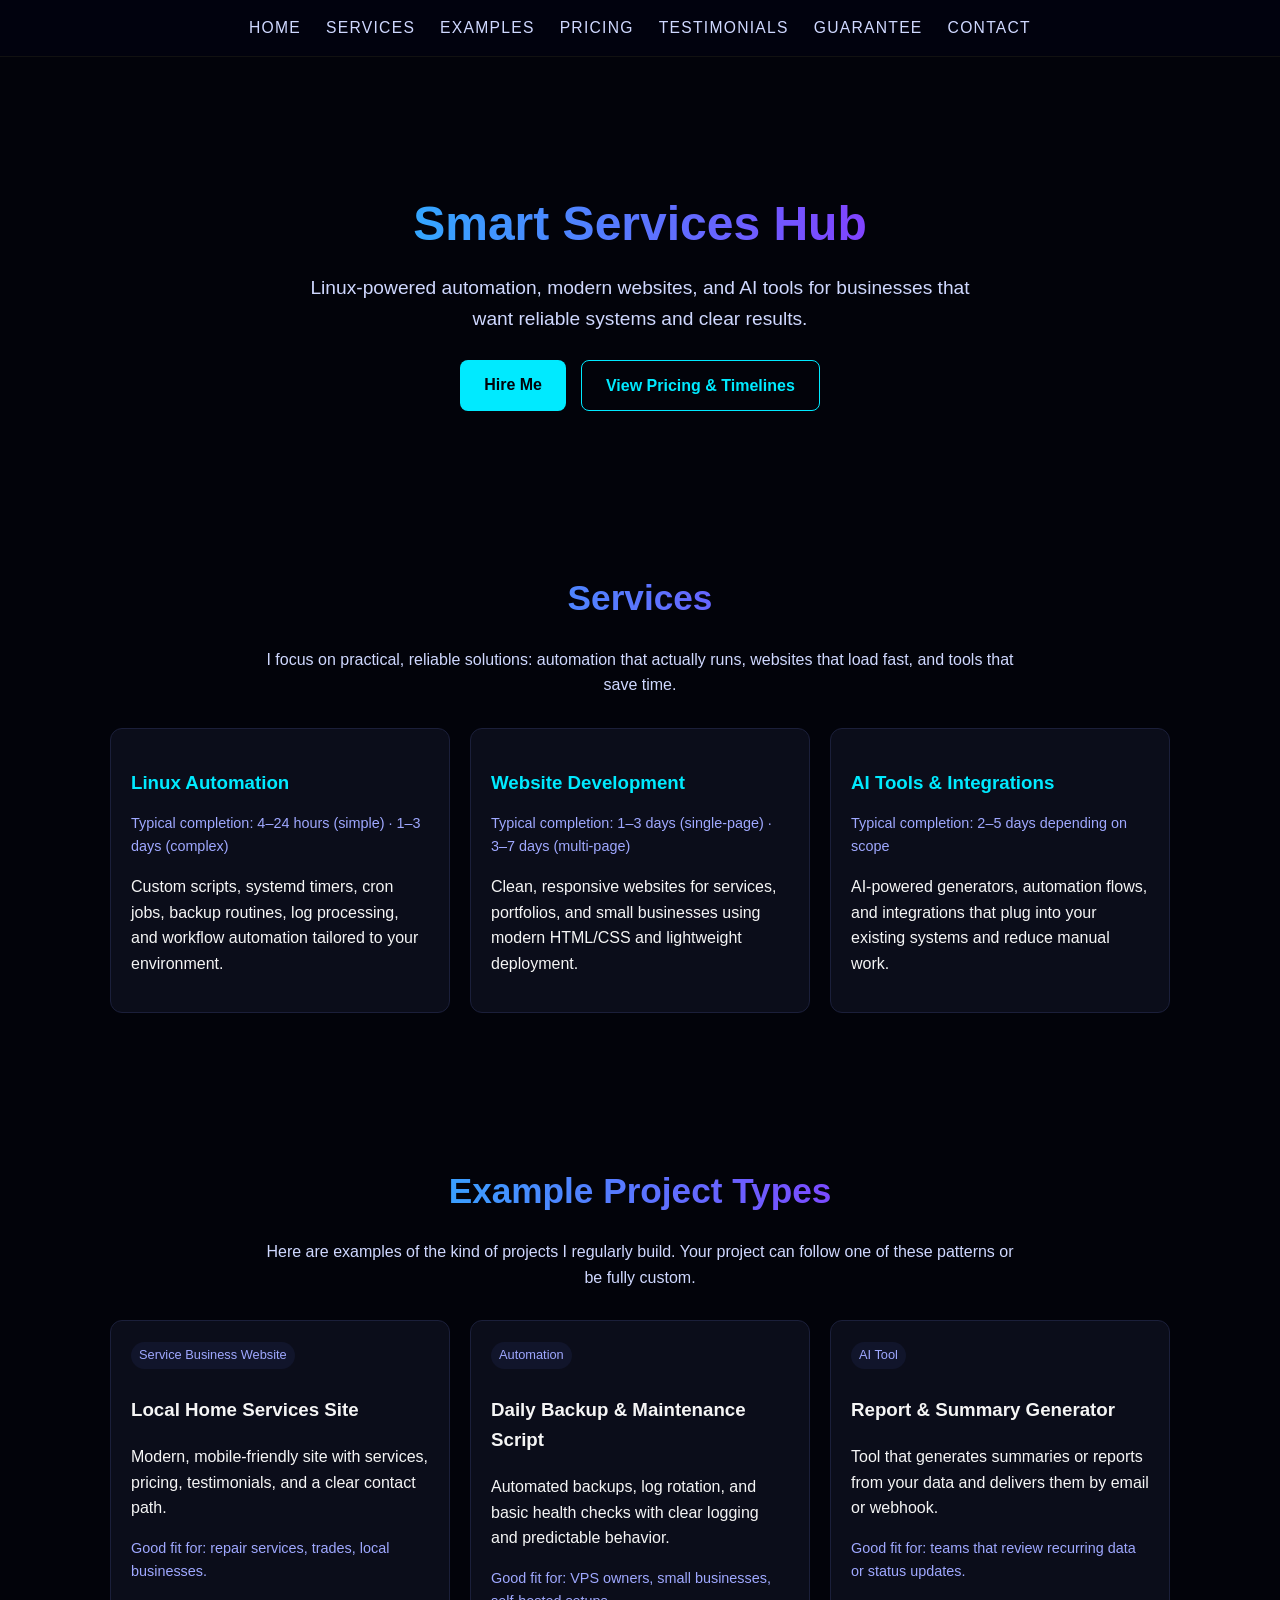
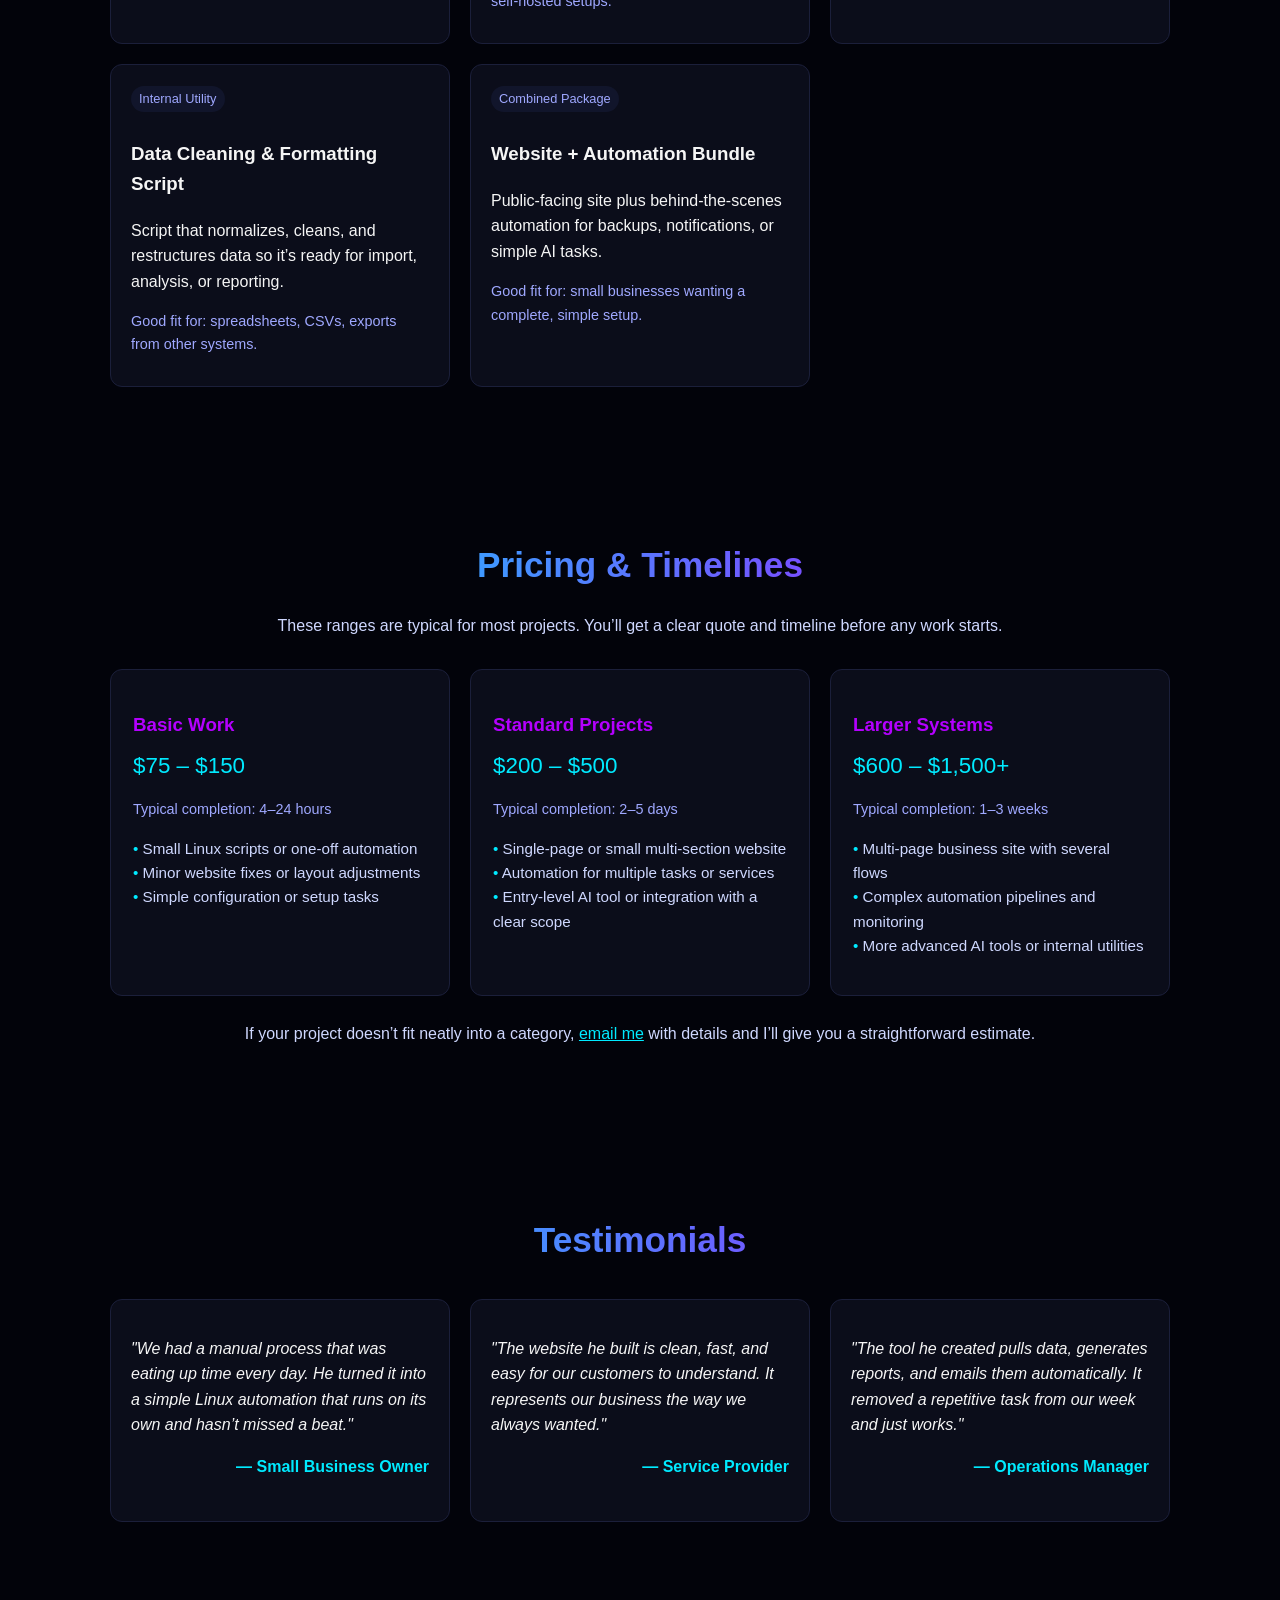
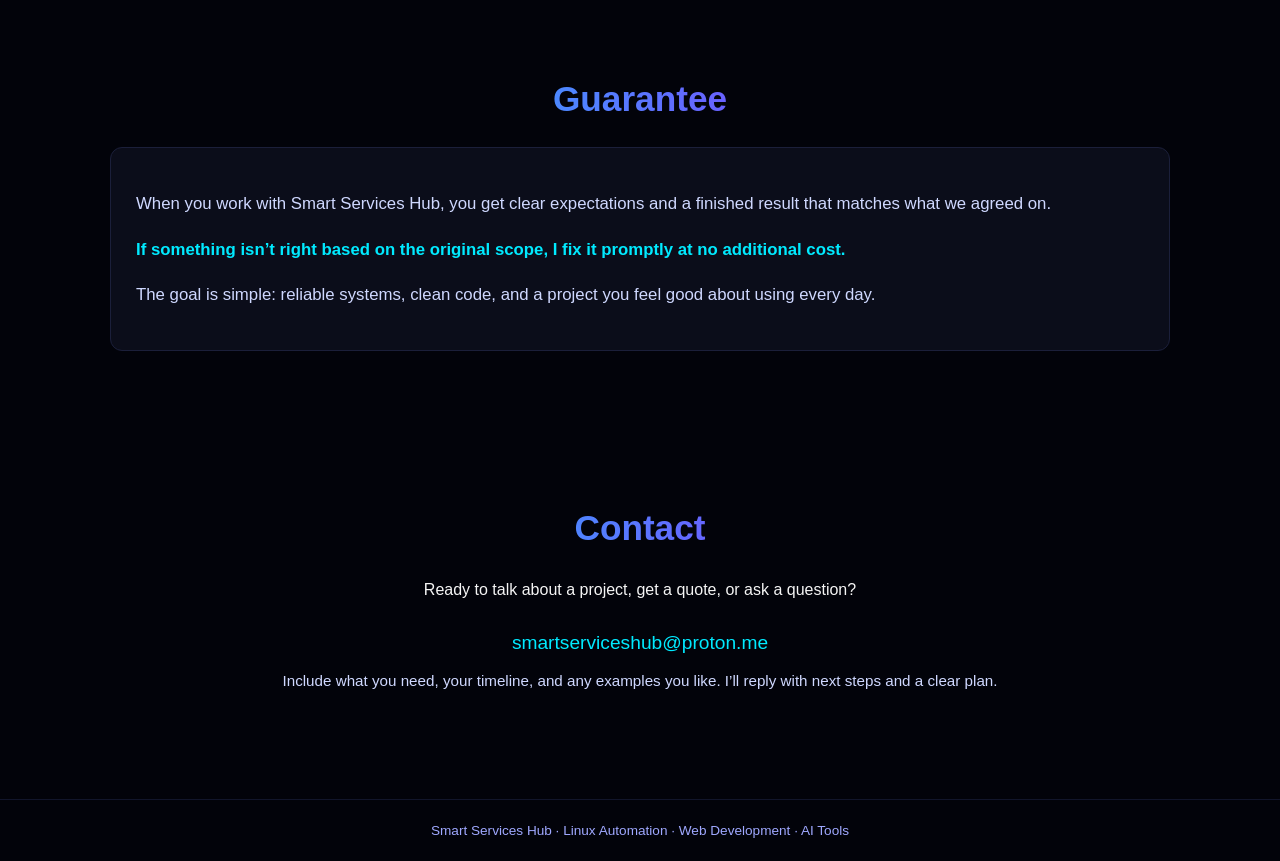
==== commit 22c2d590: "Full rebuild with natural wording and expanded templates" ====
--- a/index.html
+++ b/index.html
@@ -6,7 +6,7 @@
 <title>Smart Services Hub | Linux Automation, Web Development & AI Tools</title>
 
 <!-- Basic SEO -->
-<meta name="description" content="Smart Services Hub provides Linux-powered automation, modern websites, and AI tools with fast turnaround and clear pricing.">
+<meta name="description" content="Smart Services Hub delivers Linux-powered automation, modern websites, and AI tools with clear pricing and fast turnaround.">
 <meta name="keywords" content="Linux automation, web development, AI tools, scripts, systemd, business automation, Smart Services Hub">
 <meta name="author" content="Smart Services Hub">
 
@@ -16,7 +16,6 @@
 <meta property="og:type" content="website">
 
 <style>
-/* Global */
 * {
     box-sizing: border-box;
 }
@@ -33,14 +32,12 @@
     color: #00eaff;
 }
 
-/* Layout */
 section {
     padding: 60px 20px;
     max-width: 1100px;
     margin: auto;
 }
 
-/* Gradient Headings */
 h1, h2 {
     font-weight: 700;
 }
@@ -143,7 +140,7 @@
     color: #02030a;
 }
 
-/* Services / Tiers */
+/* Services */
 .services-grid {
     display: grid;
     grid-template-columns: repeat(auto-fit, minmax(260px, 1fr));
@@ -176,52 +173,7 @@
     margin-bottom: 10px;
 }
 
-/* Pricing Table */
-.pricing-grid {
-    display: grid;
-    grid-template-columns: repeat(auto-fit, minmax(260px, 1fr));
-    gap: 20px;
-    margin-top: 30px;
-}
-
-.pricing-card {
-    background: #0b0d1a;
-    padding: 22px;
-    border-radius: 12px;
-    border: 1px solid #1b1f3a;
-    transition: transform 0.3s ease, border-color 0.3s ease, box-shadow 0.3s ease;
-}
-
-.pricing-card:hover {
-    transform: translateY(-6px);
-    border-color: #b400ff;
-    box-shadow: 0 0 18px rgba(180, 0, 255, 0.25);
-}
-
-.pricing-card h3 {
-    color: #b400ff;
-    margin-bottom: 8px;
-}
-
-.price {
-    font-size: 1.4rem;
-    margin: 8px 0;
-    color: #00eaff;
-}
-
-.pricing-card ul {
-    list-style: none;
-    padding-left: 0;
-    font-size: 0.95rem;
-    color: #cfd8ff;
-}
-
-.pricing-card ul li::before {
-    content: "• ";
-    color: #00eaff;
-}
-
-/* Templates / Mock Examples */
+/* Templates */
 .templates-grid {
     display: grid;
     grid-template-columns: repeat(auto-fit, minmax(260px, 1fr));
@@ -246,6 +198,51 @@
     margin-bottom: 8px;
 }
 
+/* Pricing */
+.pricing-grid {
+    display: grid;
+    grid-template-columns: repeat(auto-fit, minmax(260px, 1fr));
+    gap: 20px;
+    margin-top: 30px;
+}
+
+.pricing-card {
+    background: #0b0d1a;
+    padding: 22px;
+    border-radius: 12px;
+    border: 1px solid #1b1f3a;
+    transition: transform 0.3s ease, border-color 0.3s ease, box-shadow 0.3s ease;
+}
+
+.pricing-card:hover {
+    transform: translateY(-6px);
+    border-color: #b400ff;
+    box-shadow: 0 0 18px rgba(180, 0, 255, 0.25);
+}
+
+.pricing-card h3 {
+    color: #b400ff;
+    margin-bottom: 8px;
+}
+
+.price {
+    font-size: 1.4rem;
+    margin: 8px 0;
+    color: #00eaff;
+}
+
+.pricing-card ul {
+    list-style: none;
+    padding-left: 0;
+    font-size: 0.95rem;
+    color: #cfd8ff;
+}
+
+.pricing-card ul li::before {
+    content: "• ";
+    color: #00eaff;
+}
+
 /* Testimonials */
 .testimonials-grid {
     display: grid;
@@ -327,7 +324,7 @@
     <ul>
         <li><a href="#hero">Home</a></li>
         <li><a href="#services">Services</a></li>
-        <li><a href="#templates">Templates</a></li>
+        <li><a href="#templates">Examples</a></li>
         <li><a href="#pricing">Pricing</a></li>
         <li><a href="#testimonials">Testimonials</a></li>
         <li><a href="#guarantee">Guarantee</a></li>
@@ -338,169 +335,179 @@
 <section id="hero" class="reveal">
     <h1>Smart Services Hub</h1>
     <p class="subtitle">
-        Linux-powered automation, modern websites, and AI tools for businesses that want speed, reliability, and clean execution.
+        Linux-powered automation, modern websites, and AI tools for businesses that want reliable systems and clear results.
     </p>
 
     <div class="hero-cta">
-        <a href="mailto:smartserviceshub@proton.me" class="primary-btn">Hire Me Now</a>
+        <a href="mailto:smartserviceshub@proton.me" class="primary-btn">Hire Me</a>
         <a href="#pricing" class="secondary-btn">View Pricing & Timelines</a>
     </div>
 </section>
 
 <section id="services" class="reveal">
-    <h2>What I Do</h2>
+    <h2>Services</h2>
     <p style="text-align:center; max-width:750px; margin:0 auto 25px; color:#cfd8ff;">
-        I specialize in Linux automation, web development, and AI-powered tools. 
-        Whether you need a simple script or a full business system, I build it fast and clean.
+        I focus on practical, reliable solutions: automation that actually runs, websites that load fast, and tools that save time.
     </p>
 
     <div class="services-grid">
         <div class="service-card">
             <h3>Linux Automation</h3>
-            <p class="service-meta">Estimated completion: 4–24 hours (basic) · 1–3 days (complex)</p>
-            <p>Custom scripts, systemd timers, cron jobs, backup automation, log processing, and workflow optimization.</p>
+            <p class="service-meta">Typical completion: 4–24 hours (simple) · 1–3 days (complex)</p>
+            <p>Custom scripts, systemd timers, cron jobs, backup routines, log processing, and workflow automation tailored to your environment.</p>
         </div>
 
         <div class="service-card">
             <h3>Website Development</h3>
-            <p class="service-meta">Estimated completion: 1–3 days (basic) · 3–7 days (multi-page)</p>
-            <p>Fast, responsive, modern websites for services, portfolios, and small businesses using clean HTML/CSS and GitHub Pages.</p>
+            <p class="service-meta">Typical completion: 1–3 days (single-page) · 3–7 days (multi-page)</p>
+            <p>Clean, responsive websites for services, portfolios, and small businesses using modern HTML/CSS and lightweight deployment.</p>
         </div>
 
         <div class="service-card">
             <h3>AI Tools & Integrations</h3>
-            <p class="service-meta">Estimated completion: 1–5 days depending on complexity</p>
-            <p>Custom AI-powered generators, automation flows, and integrations that plug into your existing systems and workflows.</p>
+            <p class="service-meta">Typical completion: 2–5 days depending on scope</p>
+            <p>AI-powered generators, automation flows, and integrations that plug into your existing systems and reduce manual work.</p>
         </div>
     </div>
 </section>
 
 <section id="templates" class="reveal">
-    <h2>Example Project Templates</h2>
+    <h2>Example Project Types</h2>
     <p style="text-align:center; max-width:750px; margin:0 auto 25px; color:#cfd8ff;">
-        These are mock examples of the kind of work I deliver. 
-        Each can be adapted to your business with your branding, content, and requirements.
+        Here are examples of the kind of projects I regularly build. 
+        Your project can follow one of these patterns or be fully custom.
     </p>
 
     <div class="templates-grid">
         <div class="template-card">
-            <span class="template-tag">Template · Service Business Site</span>
-            <h3>Local Repair Shop Website</h3>
-            <p>Clean, mobile-friendly site with services, pricing, testimonials, and a contact form. Perfect for small local businesses.</p>
-            <p class="service-meta">Estimated: 2–4 days · Ideal for: plumbers, electricians, repair services.</p>
+            <span class="template-tag">Service Business Website</span>
+            <h3>Local Home Services Site</h3>
+            <p>Modern, mobile-friendly site with services, pricing, testimonials, and a clear contact path.</p>
+            <p class="service-meta">Good fit for: repair services, trades, local businesses.</p>
         </div>
 
         <div class="template-card">
-            <span class="template-tag">Template · Automation</span>
-            <h3>Daily Backup & Log Rotation Script</h3>
-            <p>Linux script with systemd timer that backs up critical data, rotates logs, and sends status notifications.</p>
-            <p class="service-meta">Estimated: 4–12 hours · Ideal for: small businesses, VPS owners, self-hosted services.</p>
+            <span class="template-tag">Automation</span>
+            <h3>Daily Backup & Maintenance Script</h3>
+            <p>Automated backups, log rotation, and basic health checks with clear logging and predictable behavior.</p>
+            <p class="service-meta">Good fit for: VPS owners, small businesses, self-hosted setups.</p>
         </div>
 
         <div class="template-card">
-            <span class="template-tag">Template · AI Tool</span>
-            <h3>AI Content & Report Generator</h3>
-            <p>Command-line or web-based tool that generates summaries, reports, or content using AI and delivers via email or webhook.</p>
-            <p class="service-meta">Estimated: 2–5 days · Ideal for: agencies, consultants, data-heavy workflows.</p>
+            <span class="template-tag">AI Tool</span>
+            <h3>Report & Summary Generator</h3>
+            <p>Tool that generates summaries or reports from your data and delivers them by email or webhook.</p>
+            <p class="service-meta">Good fit for: teams that review recurring data or status updates.</p>
+        </div>
+
+        <div class="template-card">
+            <span class="template-tag">Internal Utility</span>
+            <h3>Data Cleaning & Formatting Script</h3>
+            <p>Script that normalizes, cleans, and restructures data so it’s ready for import, analysis, or reporting.</p>
+            <p class="service-meta">Good fit for: spreadsheets, CSVs, exports from other systems.</p>
+        </div>
+
+        <div class="template-card">
+            <span class="template-tag">Combined Package</span>
+            <h3>Website + Automation Bundle</h3>
+            <p>Public-facing site plus behind-the-scenes automation for backups, notifications, or simple AI tasks.</p>
+            <p class="service-meta">Good fit for: small businesses wanting a complete, simple setup.</p>
         </div>
     </div>
 </section>
 
 <section id="pricing" class="reveal">
-    <h2>Pricing & Estimated Timelines</h2>
+    <h2>Pricing & Timelines</h2>
     <p style="text-align:center; max-width:780px; margin:0 auto 25px; color:#cfd8ff;">
-        These are baseline estimates. Final pricing depends on scope, complexity, and urgency. 
-        You’ll always know the cost before I start.
+        These ranges are typical for most projects. 
+        You’ll get a clear quote and timeline before any work starts.
     </p>
 
     <div class="pricing-grid">
         <div class="pricing-card">
-            <h3>Basic Coding & Setup</h3>
+            <h3>Basic Work</h3>
             <p class="price">$75 – $150</p>
-            <p class="service-meta">Estimated completion: 4–24 hours</p>
+            <p class="service-meta">Typical completion: 4–24 hours</p>
             <ul>
                 <li>Small Linux scripts or one-off automation</li>
-                <li>Minor website fixes or layout tweaks</li>
-                <li>Simple configuration changes or setup tasks</li>
+                <li>Minor website fixes or layout adjustments</li>
+                <li>Simple configuration or setup tasks</li>
             </ul>
         </div>
 
         <div class="pricing-card">
-            <h3>Moderate Projects</h3>
+            <h3>Standard Projects</h3>
             <p class="price">$200 – $500</p>
-            <p class="service-meta">Estimated completion: 2–5 days</p>
+            <p class="service-meta">Typical completion: 2–5 days</p>
             <ul>
                 <li>Single-page or small multi-section website</li>
                 <li>Automation for multiple tasks or services</li>
-                <li>Basic AI tool or integration with clear scope</li>
+                <li>Entry-level AI tool or integration with a clear scope</li>
             </ul>
         </div>
 
         <div class="pricing-card">
-            <h3>Mass / Full-System Builds</h3>
+            <h3>Larger Systems</h3>
             <p class="price">$600 – $1,500+</p>
-            <p class="service-meta">Estimated completion: 1–3 weeks</p>
+            <p class="service-meta">Typical completion: 1–3 weeks</p>
             <ul>
-                <li>Multi-page business site with multiple flows</li>
+                <li>Multi-page business site with several flows</li>
                 <li>Complex automation pipelines and monitoring</li>
-                <li>Advanced AI tools, dashboards, or integrations</li>
+                <li>More advanced AI tools or internal utilities</li>
             </ul>
         </div>
     </div>
 
     <p style="text-align:center; margin-top:25px; color:#cfd8ff;">
-        Need something outside these ranges? 
-        <a href="mailto:smartserviceshub@proton.me">Email me</a> with what you need and I’ll give you a clear quote.
+        If your project doesn’t fit neatly into a category, 
+        <a href="mailto:smartserviceshub@proton.me">email me</a> with details and I’ll give you a straightforward estimate.
     </p>
 </section>
 
 <section id="testimonials" class="reveal">
-    <h2>What People Say</h2>
+    <h2>Testimonials</h2>
 
     <div class="testimonials-grid">
         <div class="testimonial-card">
-            <p>"We gave him a vague idea and a tight deadline. He turned it into a working Linux automation in under 24 hours. It just runs — every day — without us touching it."</p>
-            <h4>— Mock Client · Small Business Owner</h4>
+            <p>"We had a manual process that was eating up time every day. He turned it into a simple Linux automation that runs on its own and hasn’t missed a beat."</p>
+            <h4>— Small Business Owner</h4>
         </div>
 
         <div class="testimonial-card">
-            <p>"The website he built looks modern, loads fast, and actually explains what we do better than we ever could. Our customers keep complimenting it."</p>
-            <h4>— Mock Client · Service Provider</h4>
+            <p>"The website he built is clean, fast, and easy for our customers to understand. It represents our business the way we always wanted."</p>
+            <h4>— Service Provider</h4>
         </div>
 
         <div class="testimonial-card">
-            <p>"The AI tool he set up saves us hours every week. It generates reports automatically and emails them to the team. We should have done this years ago."</p>
-            <h4>— Mock Client · Operations Manager</h4>
+            <p>"The tool he created pulls data, generates reports, and emails them automatically. It removed a repetitive task from our week and just works."</p>
+            <h4>— Operations Manager</h4>
         </div>
     </div>
 </section>
 
 <section id="guarantee" class="reveal">
-    <h2>My Guarantee</h2>
+    <h2>Guarantee</h2>
     <div class="inner">
         <p style="font-size:1.05rem; color:#cfd8ff; line-height:1.7;">
-            When you hire Smart Services Hub, you’re not guessing — you’re making a calculated decision.
-            I stand behind every script, website, and AI tool I build.
+            When you work with Smart Services Hub, you get clear expectations and a finished result that matches what we agreed on.
         </p>
 
         <p style="font-size:1.05rem; color:#cfd8ff; margin-top:18px;">
-            <strong style="color:#00eaff;">If I don’t deliver what we agreed on, I fix it fast at no extra cost.</strong>
+            <strong style="color:#00eaff;">If something isn’t right based on the original scope, I fix it promptly at no additional cost.</strong>
         </p>
 
         <p style="font-size:1.05rem; color:#cfd8ff; margin-top:18px;">
-            You get clean code, clear communication, and real results. 
-            No excuses. No disappearing. 
-            <strong style="color:#b400ff;">Your project gets finished — properly.</strong>
+            The goal is simple: reliable systems, clean code, and a project you feel good about using every day.
         </p>
     </div>
 </section>
 
 <section id="contact" class="reveal">
     <h2>Contact</h2>
-    <p>Ready to talk about your project, get a quote, or ask a question?</p>
+    <p>Ready to talk about a project, get a quote, or ask a question?</p>
     <a href="mailto:smartserviceshub@proton.me" class="contact-link">smartserviceshub@proton.me</a>
     <p style="margin-top:10px; color:#cfd8ff; font-size:0.95rem;">
-        Include as much detail as you can: what you need, your timeline, and any examples you like.
+        Include what you need, your timeline, and any examples you like. I’ll reply with next steps and a clear plan.
     </p>
 </section>
 
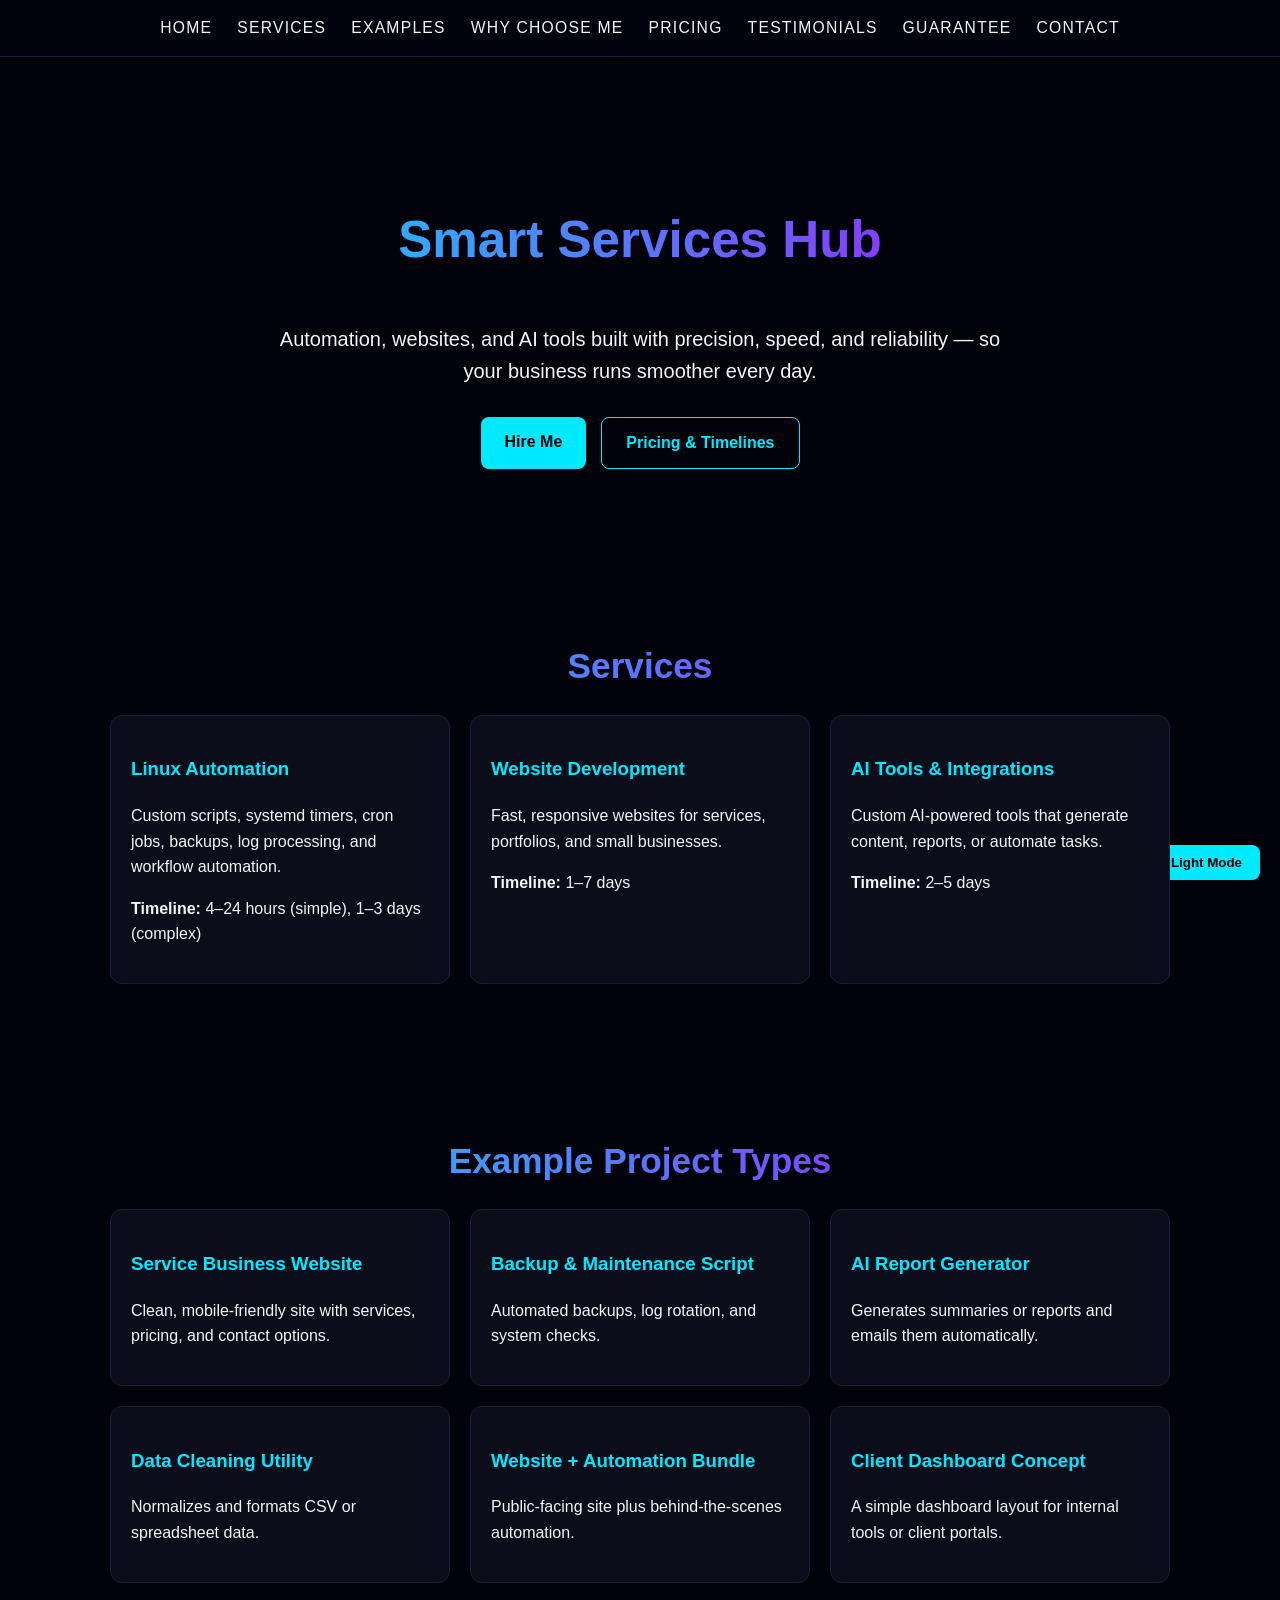
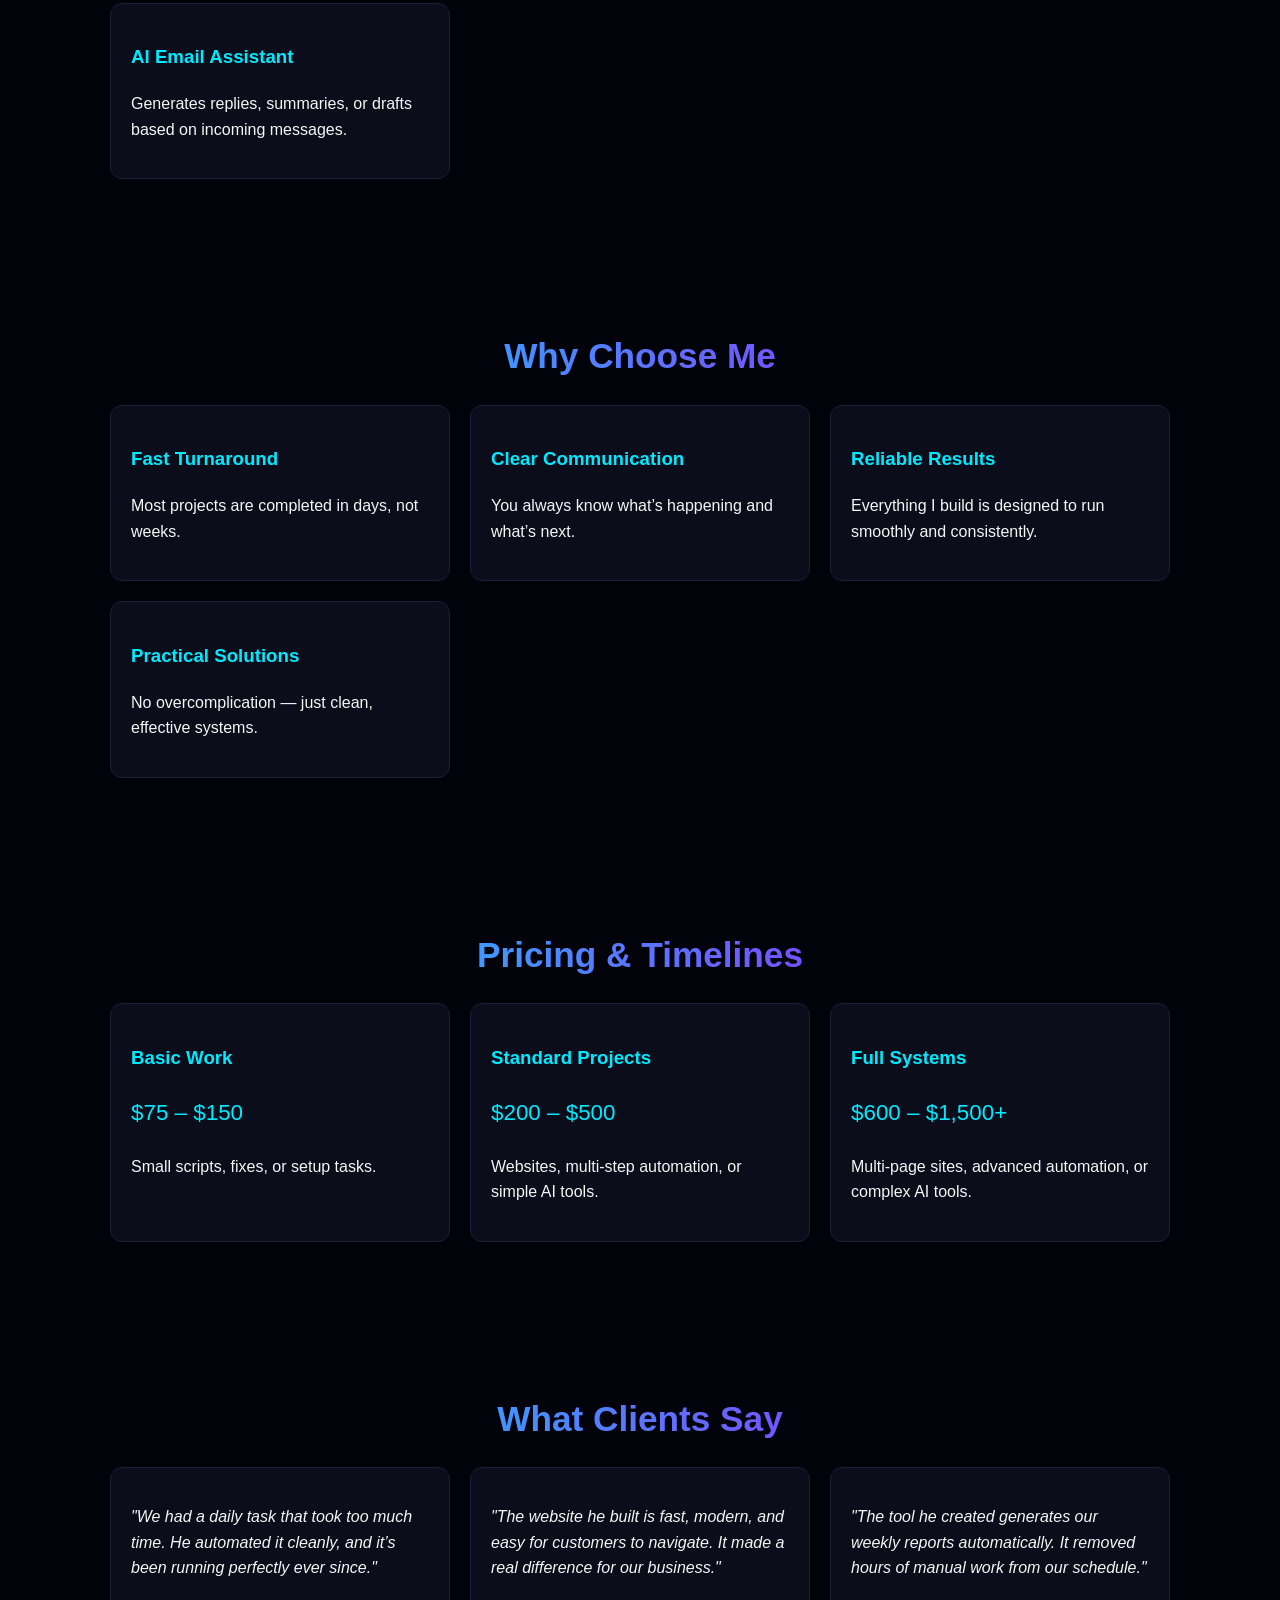
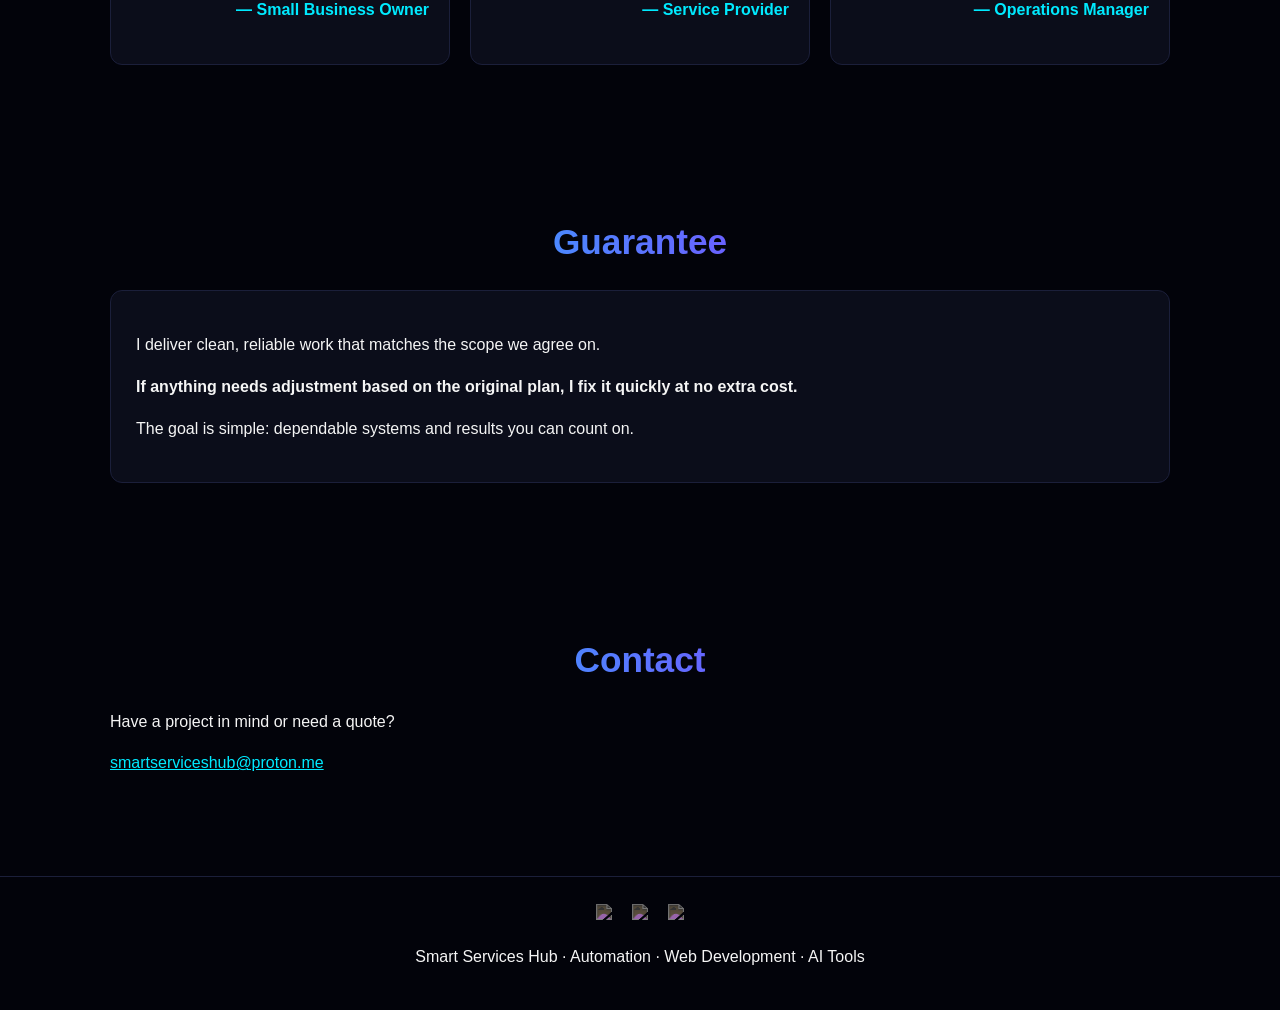
==== commit 36d52f08: "Full rebuild with dark/light mode, stronger hero, more templates, why choose me, social footer" ====
--- a/index.html
+++ b/index.html
@@ -3,34 +3,44 @@
 <head>
 <meta charset="UTF-8">
 <meta name="viewport" content="width=device-width, initial-scale=1.0">
-<title>Smart Services Hub | Linux Automation, Web Development & AI Tools</title>
-
-<!-- Basic SEO -->
-<meta name="description" content="Smart Services Hub delivers Linux-powered automation, modern websites, and AI tools with clear pricing and fast turnaround.">
-<meta name="keywords" content="Linux automation, web development, AI tools, scripts, systemd, business automation, Smart Services Hub">
+<title>Smart Services Hub | Automation, Websites & AI Tools</title>
+
+<!-- SEO -->
+<meta name="description" content="Smart Services Hub builds Linux automation, modern websites, and AI tools with fast turnaround and clear pricing.">
+<meta name="keywords" content="Linux automation, web development, AI tools, scripts, systemd, business automation">
 <meta name="author" content="Smart Services Hub">
 
-<!-- Open Graph -->
-<meta property="og:title" content="Smart Services Hub">
-<meta property="og:description" content="Hire a Linux-focused developer for automation, websites, and AI tools with clear pricing and fast delivery.">
-<meta property="og:type" content="website">
-
 <style>
-* {
-    box-sizing: border-box;
-}
+:root {
+    --bg: #02030a;
+    --text: #f5f5f5;
+    --card-bg: #0b0d1a;
+    --border: #1b1f3a;
+    --accent1: #00eaff;
+    --accent2: #b400ff;
+}
+
+.light-mode {
+    --bg: #ffffff;
+    --text: #111111;
+    --card-bg: #f2f2f2;
+    --border: #cccccc;
+    --accent1: #0077ff;
+    --accent2: #8a00ff;
+}
+
+* { box-sizing: border-box; }
 
 body {
     margin: 0;
     font-family: Arial, sans-serif;
-    background: #02030a;
-    color: #f5f5f5;
+    background: var(--bg);
+    color: var(--text);
     line-height: 1.6;
-}
-
-a {
-    color: #00eaff;
-}
+    transition: background 0.3s, color 0.3s;
+}
+
+a { color: var(--accent1); }
 
 section {
     padding: 60px 20px;
@@ -38,15 +48,13 @@
     margin: auto;
 }
 
-h1, h2 {
-    font-weight: 700;
-}
+h1, h2 { font-weight: 700; }
 
 h2 {
     text-align: center;
     font-size: 2.2rem;
     margin-bottom: 20px;
-    background: linear-gradient(90deg, #00eaff, #b400ff);
+    background: linear-gradient(90deg, var(--accent1), var(--accent2));
     -webkit-background-clip: text;
     color: transparent;
 }
@@ -58,7 +66,7 @@
     z-index: 100;
     background: rgba(2, 3, 15, 0.95);
     backdrop-filter: blur(8px);
-    border-bottom: 1px solid #111;
+    border-bottom: 1px solid var(--border);
 }
 
 nav ul {
@@ -71,36 +79,47 @@
 }
 
 nav a {
-    color: #cfd8ff;
+    color: var(--text);
     text-decoration: none;
     font-size: 0.98rem;
     text-transform: uppercase;
     letter-spacing: 0.08em;
 }
 
-nav a:hover {
-    color: #00eaff;
+nav a:hover { color: var(--accent1); }
+
+/* Dark/Light Toggle */
+#modeToggle {
+    position: fixed;
+    bottom: 20px;
+    right: 20px;
+    background: var(--accent1);
+    color: #000;
+    padding: 10px 18px;
+    border-radius: 8px;
+    cursor: pointer;
+    font-weight: bold;
+    border: none;
 }
 
 /* Hero */
 #hero {
     text-align: center;
-    padding: 90px 20px 70px;
+    padding: 100px 20px 80px;
 }
 
 #hero h1 {
-    font-size: 3rem;
-    background: linear-gradient(90deg, #00eaff, #b400ff);
+    font-size: 3.2rem;
+    background: linear-gradient(90deg, var(--accent1), var(--accent2));
     -webkit-background-clip: text;
     color: transparent;
-    margin-bottom: 10px;
 }
 
 #hero p.subtitle {
-    font-size: 1.2rem;
-    color: #cfd8ff;
-    max-width: 700px;
-    margin: 10px auto 25px;
+    font-size: 1.25rem;
+    max-width: 750px;
+    margin: 15px auto 30px;
+    color: var(--text);
 }
 
 .hero-cta {
@@ -108,11 +127,9 @@
     justify-content: center;
     gap: 15px;
     flex-wrap: wrap;
-    margin-top: 10px;
-}
-
-.hero-cta a.primary-btn,
-.hero-cta a.secondary-btn {
+}
+
+.hero-cta a {
     padding: 12px 24px;
     border-radius: 8px;
     text-decoration: none;
@@ -120,186 +137,83 @@
     font-size: 1rem;
 }
 
-.hero-cta a.primary-btn {
-    background: #00eaff;
-    color: #02030a;
-}
-
-.hero-cta a.secondary-btn {
-    border: 1px solid #00eaff;
-    color: #00eaff;
-}
-
-.hero-cta a.primary-btn:hover {
-    background: #b400ff;
+.primary-btn {
+    background: var(--accent1);
+    color: #000;
+}
+
+.secondary-btn {
+    border: 1px solid var(--accent1);
+    color: var(--accent1);
+}
+
+.primary-btn:hover {
+    background: var(--accent2);
     color: #fff;
 }
 
-.hero-cta a.secondary-btn:hover {
-    background: #00eaff;
-    color: #02030a;
-}
-
-/* Services */
-.services-grid {
+.secondary-btn:hover {
+    background: var(--accent1);
+    color: #000;
+}
+
+/* Cards */
+.grid {
     display: grid;
     grid-template-columns: repeat(auto-fit, minmax(260px, 1fr));
     gap: 20px;
-    margin-top: 30px;
-}
-
-.service-card {
-    background: #0b0d1a;
+}
+
+.card {
+    background: var(--card-bg);
     padding: 20px;
     border-radius: 12px;
-    border: 1px solid #1b1f3a;
-    transition: transform 0.3s ease, border-color 0.3s ease, box-shadow 0.3s ease;
-}
-
-.service-card:hover {
+    border: 1px solid var(--border);
+    transition: 0.3s ease;
+}
+
+.card:hover {
     transform: translateY(-6px);
-    border-color: #00eaff;
+    border-color: var(--accent1);
     box-shadow: 0 0 18px rgba(0, 234, 255, 0.25);
 }
 
-.service-card h3 {
-    color: #00eaff;
-    margin-bottom: 8px;
-}
-
-.service-meta {
-    font-size: 0.9rem;
-    color: #9fa8ff;
-    margin-bottom: 10px;
-}
-
-/* Templates */
-.templates-grid {
-    display: grid;
-    grid-template-columns: repeat(auto-fit, minmax(260px, 1fr));
-    gap: 20px;
-    margin-top: 30px;
-}
-
-.template-card {
-    background: #0b0d1a;
-    padding: 20px;
-    border-radius: 12px;
-    border: 1px solid #1b1f3a;
-}
-
-.template-tag {
-    display: inline-block;
-    font-size: 0.8rem;
-    padding: 3px 8px;
-    border-radius: 999px;
-    background: #11152b;
-    color: #9fa8ff;
-    margin-bottom: 8px;
-}
+.card h3 { color: var(--accent1); }
 
 /* Pricing */
-.pricing-grid {
-    display: grid;
-    grid-template-columns: repeat(auto-fit, minmax(260px, 1fr));
-    gap: 20px;
-    margin-top: 30px;
-}
-
-.pricing-card {
-    background: #0b0d1a;
-    padding: 22px;
-    border-radius: 12px;
-    border: 1px solid #1b1f3a;
-    transition: transform 0.3s ease, border-color 0.3s ease, box-shadow 0.3s ease;
-}
-
-.pricing-card:hover {
-    transform: translateY(-6px);
-    border-color: #b400ff;
-    box-shadow: 0 0 18px rgba(180, 0, 255, 0.25);
-}
-
-.pricing-card h3 {
-    color: #b400ff;
-    margin-bottom: 8px;
-}
-
-.price {
-    font-size: 1.4rem;
-    margin: 8px 0;
-    color: #00eaff;
-}
-
-.pricing-card ul {
-    list-style: none;
-    padding-left: 0;
-    font-size: 0.95rem;
-    color: #cfd8ff;
-}
-
-.pricing-card ul li::before {
-    content: "• ";
-    color: #00eaff;
-}
+.price { font-size: 1.4rem; color: var(--accent1); }
 
 /* Testimonials */
-.testimonials-grid {
-    display: grid;
-    grid-template-columns: repeat(auto-fit, minmax(260px, 1fr));
-    gap: 20px;
-    margin-top: 30px;
-}
-
-.testimonial-card {
-    background: #0b0d1a;
-    padding: 20px;
-    border-radius: 12px;
-    border: 1px solid #1b1f3a;
-    font-style: italic;
-}
+.testimonial-card { font-style: italic; }
 
 .testimonial-card h4 {
     margin-top: 12px;
     text-align: right;
-    color: #00eaff;
+    color: var(--accent1);
     font-style: normal;
 }
 
 /* Guarantee */
 #guarantee .inner {
-    background: #0b0d1a;
+    background: var(--card-bg);
     padding: 25px;
     border-radius: 12px;
-    border: 1px solid #1b1f3a;
-    margin-top: 20px;
-}
-
-/* Contact */
-#contact {
-    text-align: center;
-}
-
-#contact a.contact-link {
-    display: inline-block;
-    margin-top: 10px;
-    font-size: 1.2rem;
-    text-decoration: none;
-    color: #00eaff;
-}
-
-#contact a.contact-link:hover {
-    color: #b400ff;
+    border: 1px solid var(--border);
 }
 
 /* Footer */
 footer {
     text-align: center;
-    padding: 20px;
-    font-size: 0.85rem;
-    color: #9fa8ff;
-    border-top: 1px solid #11152b;
-    margin-top: 30px;
+    padding: 25px;
+    color: var(--text);
+    border-top: 1px solid var(--border);
+    margin-top: 40px;
+}
+
+.social-icons img {
+    width: 28px;
+    margin: 0 8px;
+    filter: invert(80%);
 }
 
 /* Reveal Animation */
@@ -310,21 +224,30 @@
 }
 
 @keyframes revealAnim {
-    to {
-        opacity: 1;
-        transform: translateY(0);
-    }
+    to { opacity: 1; transform: translateY(0); }
 }
 </style>
 </head>
 
 <body>
+
+<button id="modeToggle">Light Mode</button>
+
+<script>
+document.getElementById("modeToggle").onclick = function() {
+    document.body.classList.toggle("light-mode");
+    this.textContent = document.body.classList.contains("light-mode")
+        ? "Dark Mode"
+        : "Light Mode";
+};
+</script>
 
 <nav>
     <ul>
         <li><a href="#hero">Home</a></li>
         <li><a href="#services">Services</a></li>
-        <li><a href="#templates">Examples</a></li>
+        <li><a href="#examples">Examples</a></li>
+        <li><a href="#why">Why Choose Me</a></li>
         <li><a href="#pricing">Pricing</a></li>
         <li><a href="#testimonials">Testimonials</a></li>
         <li><a href="#guarantee">Guarantee</a></li>
@@ -334,152 +257,140 @@
 
 <section id="hero" class="reveal">
     <h1>Smart Services Hub</h1>
-    <p class="subtitle">
-        Linux-powered automation, modern websites, and AI tools for businesses that want reliable systems and clear results.
-    </p>
+    <p class="subtitle">Automation, websites, and AI tools built with precision, speed, and reliability — so your business runs smoother every day.</p>
 
     <div class="hero-cta">
         <a href="mailto:smartserviceshub@proton.me" class="primary-btn">Hire Me</a>
-        <a href="#pricing" class="secondary-btn">View Pricing & Timelines</a>
+        <a href="#pricing" class="secondary-btn">Pricing & Timelines</a>
     </div>
 </section>
 
 <section id="services" class="reveal">
     <h2>Services</h2>
-    <p style="text-align:center; max-width:750px; margin:0 auto 25px; color:#cfd8ff;">
-        I focus on practical, reliable solutions: automation that actually runs, websites that load fast, and tools that save time.
-    </p>
-
-    <div class="services-grid">
-        <div class="service-card">
+    <div class="grid">
+        <div class="card">
             <h3>Linux Automation</h3>
-            <p class="service-meta">Typical completion: 4–24 hours (simple) · 1–3 days (complex)</p>
-            <p>Custom scripts, systemd timers, cron jobs, backup routines, log processing, and workflow automation tailored to your environment.</p>
-        </div>
-
-        <div class="service-card">
+            <p>Custom scripts, systemd timers, cron jobs, backups, log processing, and workflow automation.</p>
+            <p><strong>Timeline:</strong> 4–24 hours (simple), 1–3 days (complex)</p>
+        </div>
+
+        <div class="card">
             <h3>Website Development</h3>
-            <p class="service-meta">Typical completion: 1–3 days (single-page) · 3–7 days (multi-page)</p>
-            <p>Clean, responsive websites for services, portfolios, and small businesses using modern HTML/CSS and lightweight deployment.</p>
-        </div>
-
-        <div class="service-card">
+            <p>Fast, responsive websites for services, portfolios, and small businesses.</p>
+            <p><strong>Timeline:</strong> 1–7 days</p>
+        </div>
+
+        <div class="card">
             <h3>AI Tools & Integrations</h3>
-            <p class="service-meta">Typical completion: 2–5 days depending on scope</p>
-            <p>AI-powered generators, automation flows, and integrations that plug into your existing systems and reduce manual work.</p>
-        </div>
-    </div>
-</section>
-
-<section id="templates" class="reveal">
+            <p>Custom AI-powered tools that generate content, reports, or automate tasks.</p>
+            <p><strong>Timeline:</strong> 2–5 days</p>
+        </div>
+    </div>
+</section>
+
+<section id="examples" class="reveal">
     <h2>Example Project Types</h2>
-    <p style="text-align:center; max-width:750px; margin:0 auto 25px; color:#cfd8ff;">
-        Here are examples of the kind of projects I regularly build. 
-        Your project can follow one of these patterns or be fully custom.
-    </p>
-
-    <div class="templates-grid">
-        <div class="template-card">
-            <span class="template-tag">Service Business Website</span>
-            <h3>Local Home Services Site</h3>
-            <p>Modern, mobile-friendly site with services, pricing, testimonials, and a clear contact path.</p>
-            <p class="service-meta">Good fit for: repair services, trades, local businesses.</p>
-        </div>
-
-        <div class="template-card">
-            <span class="template-tag">Automation</span>
-            <h3>Daily Backup & Maintenance Script</h3>
-            <p>Automated backups, log rotation, and basic health checks with clear logging and predictable behavior.</p>
-            <p class="service-meta">Good fit for: VPS owners, small businesses, self-hosted setups.</p>
-        </div>
-
-        <div class="template-card">
-            <span class="template-tag">AI Tool</span>
-            <h3>Report & Summary Generator</h3>
-            <p>Tool that generates summaries or reports from your data and delivers them by email or webhook.</p>
-            <p class="service-meta">Good fit for: teams that review recurring data or status updates.</p>
-        </div>
-
-        <div class="template-card">
-            <span class="template-tag">Internal Utility</span>
-            <h3>Data Cleaning & Formatting Script</h3>
-            <p>Script that normalizes, cleans, and restructures data so it’s ready for import, analysis, or reporting.</p>
-            <p class="service-meta">Good fit for: spreadsheets, CSVs, exports from other systems.</p>
-        </div>
-
-        <div class="template-card">
-            <span class="template-tag">Combined Package</span>
+    <div class="grid">
+        <div class="card">
+            <h3>Service Business Website</h3>
+            <p>Clean, mobile-friendly site with services, pricing, and contact options.</p>
+        </div>
+
+        <div class="card">
+            <h3>Backup & Maintenance Script</h3>
+            <p>Automated backups, log rotation, and system checks.</p>
+        </div>
+
+        <div class="card">
+            <h3>AI Report Generator</h3>
+            <p>Generates summaries or reports and emails them automatically.</p>
+        </div>
+
+        <div class="card">
+            <h3>Data Cleaning Utility</h3>
+            <p>Normalizes and formats CSV or spreadsheet data.</p>
+        </div>
+
+        <div class="card">
             <h3>Website + Automation Bundle</h3>
-            <p>Public-facing site plus behind-the-scenes automation for backups, notifications, or simple AI tasks.</p>
-            <p class="service-meta">Good fit for: small businesses wanting a complete, simple setup.</p>
+            <p>Public-facing site plus behind-the-scenes automation.</p>
+        </div>
+
+        <div class="card">
+            <h3>Client Dashboard Concept</h3>
+            <p>A simple dashboard layout for internal tools or client portals.</p>
+        </div>
+
+        <div class="card">
+            <h3>AI Email Assistant</h3>
+            <p>Generates replies, summaries, or drafts based on incoming messages.</p>
+        </div>
+    </div>
+</section>
+
+<section id="why" class="reveal">
+    <h2>Why Choose Me</h2>
+    <div class="grid">
+        <div class="card">
+            <h3>Fast Turnaround</h3>
+            <p>Most projects are completed in days, not weeks.</p>
+        </div>
+
+        <div class="card">
+            <h3>Clear Communication</h3>
+            <p>You always know what’s happening and what’s next.</p>
+        </div>
+
+        <div class="card">
+            <h3>Reliable Results</h3>
+            <p>Everything I build is designed to run smoothly and consistently.</p>
+        </div>
+
+        <div class="card">
+            <h3>Practical Solutions</h3>
+            <p>No overcomplication — just clean, effective systems.</p>
         </div>
     </div>
 </section>
 
 <section id="pricing" class="reveal">
     <h2>Pricing & Timelines</h2>
-    <p style="text-align:center; max-width:780px; margin:0 auto 25px; color:#cfd8ff;">
-        These ranges are typical for most projects. 
-        You’ll get a clear quote and timeline before any work starts.
-    </p>
-
-    <div class="pricing-grid">
-        <div class="pricing-card">
+    <div class="grid">
+        <div class="card">
             <h3>Basic Work</h3>
             <p class="price">$75 – $150</p>
-            <p class="service-meta">Typical completion: 4–24 hours</p>
-            <ul>
-                <li>Small Linux scripts or one-off automation</li>
-                <li>Minor website fixes or layout adjustments</li>
-                <li>Simple configuration or setup tasks</li>
-            </ul>
-        </div>
-
-        <div class="pricing-card">
+            <p>Small scripts, fixes, or setup tasks.</p>
+        </div>
+
+        <div class="card">
             <h3>Standard Projects</h3>
             <p class="price">$200 – $500</p>
-            <p class="service-meta">Typical completion: 2–5 days</p>
-            <ul>
-                <li>Single-page or small multi-section website</li>
-                <li>Automation for multiple tasks or services</li>
-                <li>Entry-level AI tool or integration with a clear scope</li>
-            </ul>
-        </div>
-
-        <div class="pricing-card">
-            <h3>Larger Systems</h3>
+            <p>Websites, multi-step automation, or simple AI tools.</p>
+        </div>
+
+        <div class="card">
+            <h3>Full Systems</h3>
             <p class="price">$600 – $1,500+</p>
-            <p class="service-meta">Typical completion: 1–3 weeks</p>
-            <ul>
-                <li>Multi-page business site with several flows</li>
-                <li>Complex automation pipelines and monitoring</li>
-                <li>More advanced AI tools or internal utilities</li>
-            </ul>
-        </div>
-    </div>
-
-    <p style="text-align:center; margin-top:25px; color:#cfd8ff;">
-        If your project doesn’t fit neatly into a category, 
-        <a href="mailto:smartserviceshub@proton.me">email me</a> with details and I’ll give you a straightforward estimate.
-    </p>
+            <p>Multi-page sites, advanced automation, or complex AI tools.</p>
+        </div>
+    </div>
 </section>
 
 <section id="testimonials" class="reveal">
-    <h2>Testimonials</h2>
-
-    <div class="testimonials-grid">
-        <div class="testimonial-card">
-            <p>"We had a manual process that was eating up time every day. He turned it into a simple Linux automation that runs on its own and hasn’t missed a beat."</p>
+    <h2>What Clients Say</h2>
+    <div class="grid">
+        <div class="testimonial-card card">
+            <p>"We had a daily task that took too much time. He automated it cleanly, and it’s been running perfectly ever since."</p>
             <h4>— Small Business Owner</h4>
         </div>
 
-        <div class="testimonial-card">
-            <p>"The website he built is clean, fast, and easy for our customers to understand. It represents our business the way we always wanted."</p>
+        <div class="testimonial-card card">
+            <p>"The website he built is fast, modern, and easy for customers to navigate. It made a real difference for our business."</p>
             <h4>— Service Provider</h4>
         </div>
 
-        <div class="testimonial-card">
-            <p>"The tool he created pulls data, generates reports, and emails them automatically. It removed a repetitive task from our week and just works."</p>
+        <div class="testimonial-card card">
+            <p>"The tool he created generates our weekly reports automatically. It removed hours of manual work from our schedule."</p>
             <h4>— Operations Manager</h4>
         </div>
     </div>
@@ -488,31 +399,25 @@
 <section id="guarantee" class="reveal">
     <h2>Guarantee</h2>
     <div class="inner">
-        <p style="font-size:1.05rem; color:#cfd8ff; line-height:1.7;">
-            When you work with Smart Services Hub, you get clear expectations and a finished result that matches what we agreed on.
-        </p>
-
-        <p style="font-size:1.05rem; color:#cfd8ff; margin-top:18px;">
-            <strong style="color:#00eaff;">If something isn’t right based on the original scope, I fix it promptly at no additional cost.</strong>
-        </p>
-
-        <p style="font-size:1.05rem; color:#cfd8ff; margin-top:18px;">
-            The goal is simple: reliable systems, clean code, and a project you feel good about using every day.
-        </p>
+        <p>I deliver clean, reliable work that matches the scope we agree on.</p>
+        <p><strong>If anything needs adjustment based on the original plan, I fix it quickly at no extra cost.</strong></p>
+        <p>The goal is simple: dependable systems and results you can count on.</p>
     </div>
 </section>
 
 <section id="contact" class="reveal">
     <h2>Contact</h2>
-    <p>Ready to talk about a project, get a quote, or ask a question?</p>
-    <a href="mailto:smartserviceshub@proton.me" class="contact-link">smartserviceshub@proton.me</a>
-    <p style="margin-top:10px; color:#cfd8ff; font-size:0.95rem;">
-        Include what you need, your timeline, and any examples you like. I’ll reply with next steps and a clear plan.
-    </p>
+    <p>Have a project in mind or need a quote?</p>
+    <a href="mailto:smartserviceshub@proton.me">smartserviceshub@proton.me</a>
 </section>
 
 <footer>
-    Smart Services Hub · Linux Automation · Web Development · AI Tools
+    <div class="social-icons">
+        <a href="#"><img src="https://cdn-icons-png.flaticon.com/512/25/25231.png"></a>
+        <a href="#"><img src="https://cdn-icons-png.flaticon.com/512/174/174857.png"></a>
+        <a href="mailto:smartserviceshub@proton.me"><img src="https://cdn-icons-png.flaticon.com/512/732/732200.png"></a>
+    </div>
+    <p>Smart Services Hub · Automation · Web Development · AI Tools</p>
 </footer>
 
 </body>
